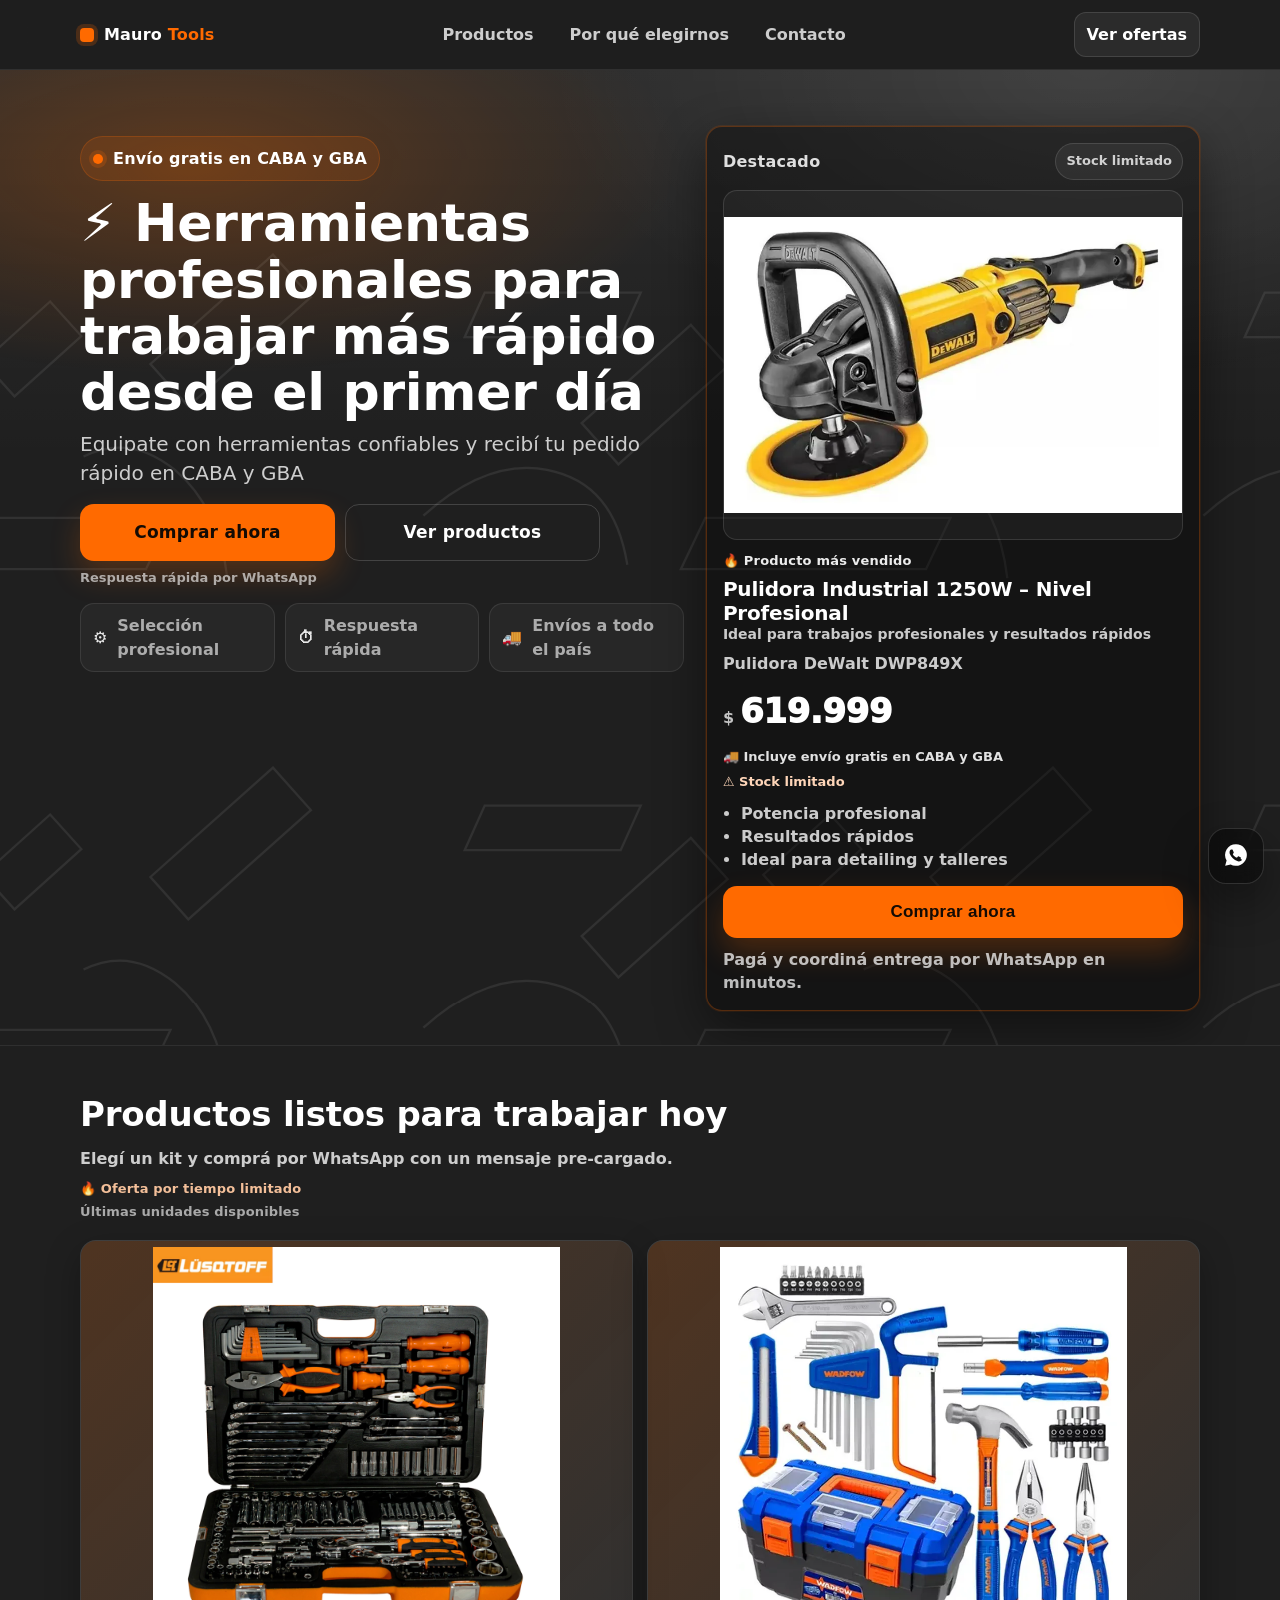
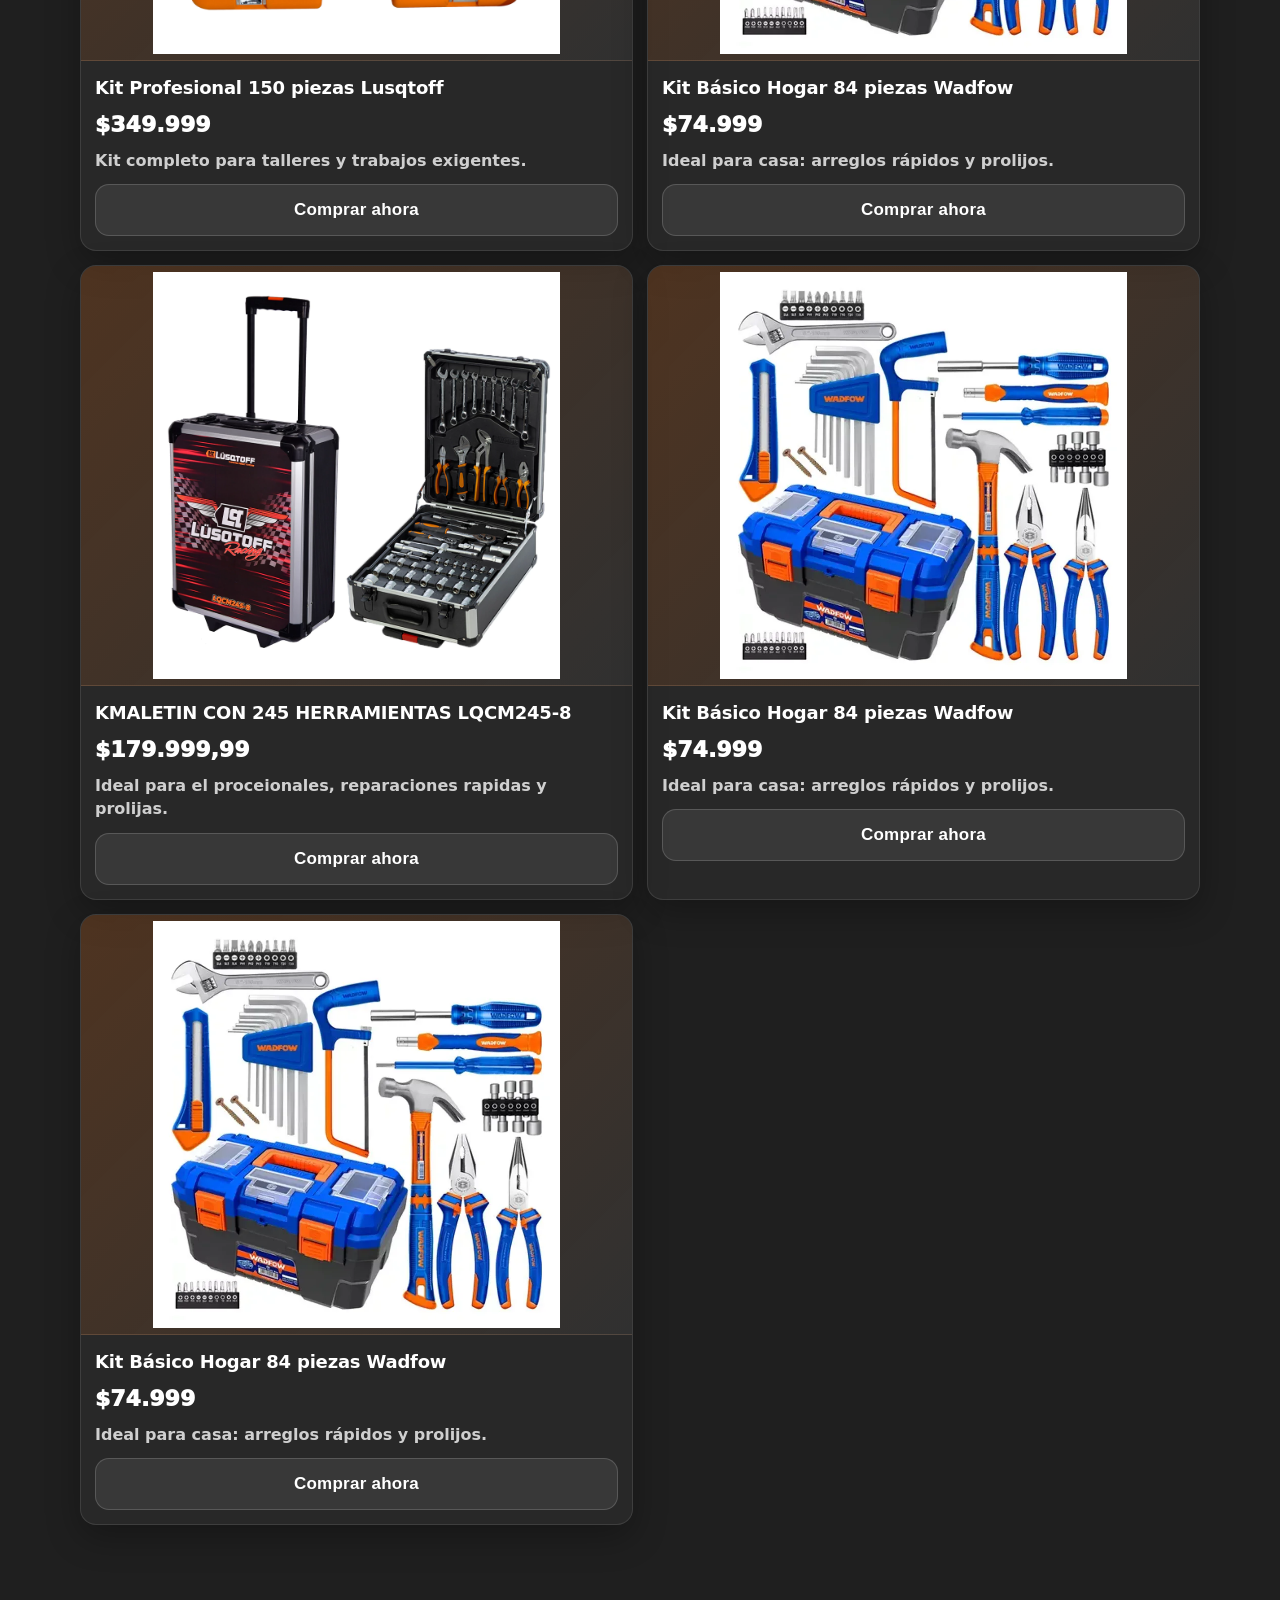
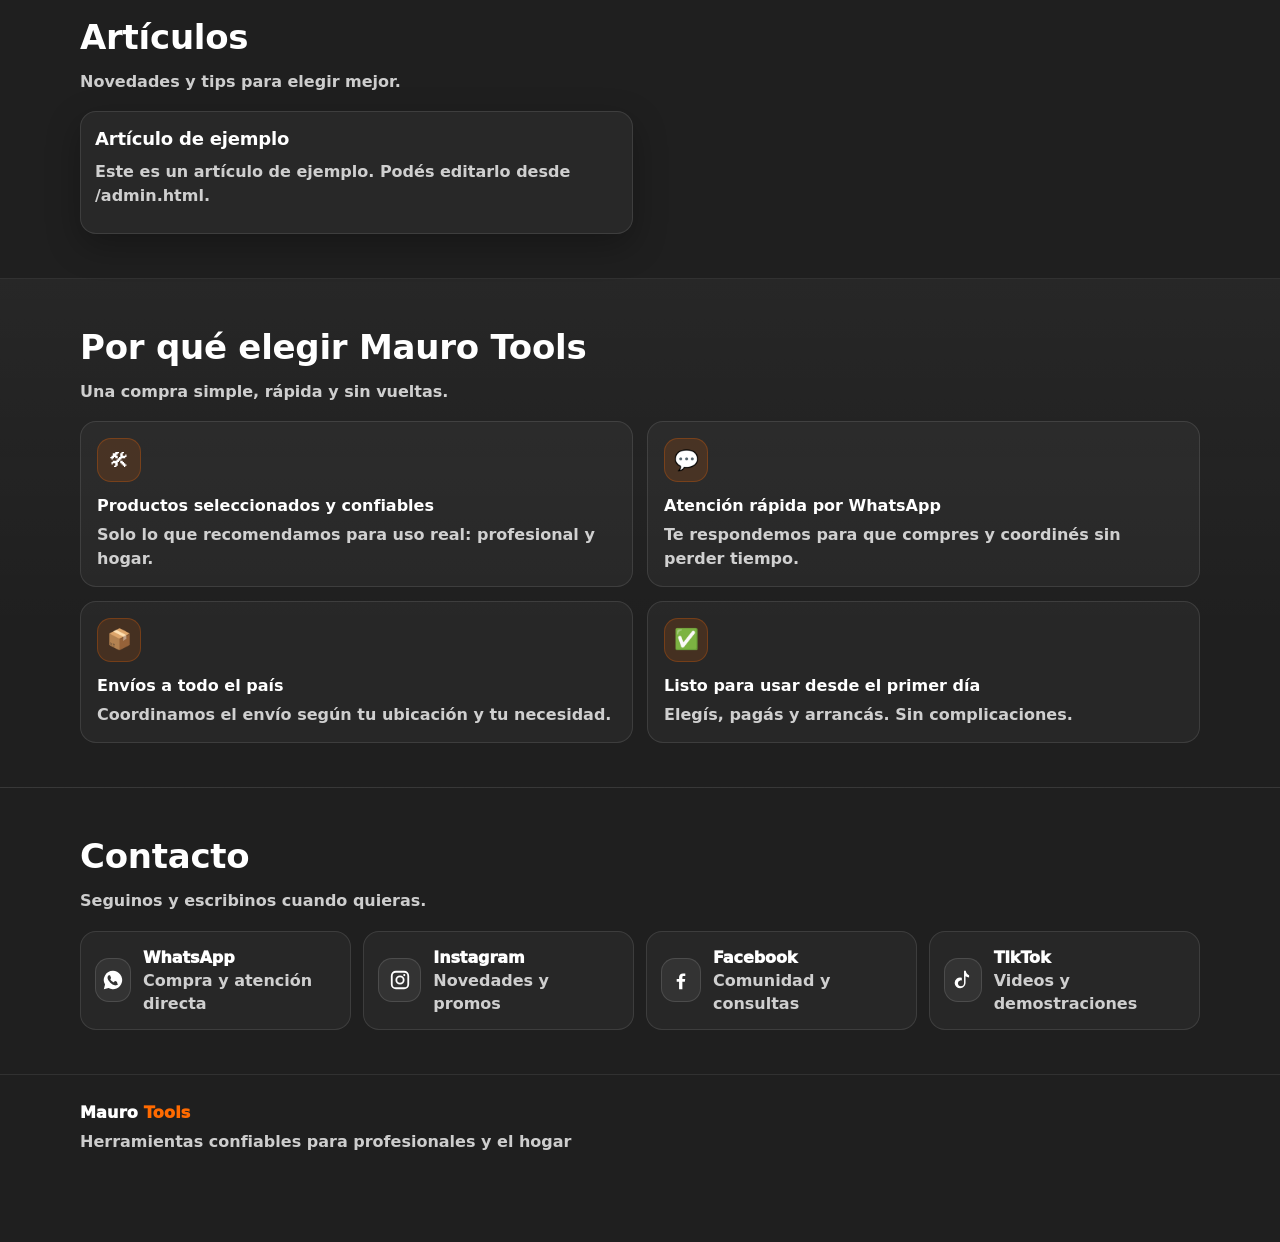
==== docs/index.html @ fd7b84a2 "Mejoras in la presentacion de las img" ====
<!doctype html>
<html lang="es">
  <head>
    <meta charset="utf-8" />
    <meta name="viewport" content="width=device-width, initial-scale=1" />
    <meta name="theme-color" content="#1f1f1f" />
    <meta
      name="description"
      content="Mauro Tools: herramientas profesionales y para el hogar. Atención rápida por WhatsApp y envíos a todo el país."
    />
    <title>Mauro Tools | Hand Tools Store</title>
    <link rel="preload" href="./css/styles.css" as="style" />
    <link rel="stylesheet" href="./css/styles.css" />
  </head>
  <body>
    <a class="skip-link" href="#productos">Saltar al contenido</a>

    <header class="site-header" id="top">
      <div class="container header-inner">
        <a class="brand" href="#top" aria-label="Mauro Tools, inicio">
          <span class="brand-mark" aria-hidden="true"></span>
          <span class="brand-name">Mauro <span class="brand-accent">Tools</span></span>
        </a>

        <nav class="nav" aria-label="Navegación principal">
          <a class="nav-link" href="#productos">Productos</a>
          <a class="nav-link" href="#beneficios">Por qué elegirnos</a>
          <a class="nav-link" href="#contacto">Contacto</a>
        </nav>

        <a class="header-cta" href="#productos">Ver ofertas</a>
      </div>
    </header>

    <main>
      <section class="hero" aria-label="Hero">
        <div class="hero-bg" aria-hidden="true"></div>
        <div class="container hero-inner">
          <div class="hero-copy">
            <div class="badge">
              <span class="dot" aria-hidden="true"></span>
              Envío gratis en CABA y GBA
            </div>
            <h1 class="hero-title">
              ⚡ Herramientas profesionales para trabajar más rápido desde el primer día
            </h1>
            <p class="hero-subtitle">
              Equipate con herramientas confiables y recibí tu pedido rápido en CABA y GBA
            </p>

            <div class="hero-actions">
              <a
                class="btn btn-primary cta-whatsapp"
              >
                Comprar ahora
              </a>
              <a class="btn btn-ghost" href="#productos">Ver productos</a>
            </div>
            <p class="hero-cta-hint">Respuesta rápida por WhatsApp</p>

            <div class="trust-row" aria-label="Beneficios rápidos">
              <div class="trust-item">
                <span class="trust-ico" aria-hidden="true">⚙</span>
                <span>Selección profesional</span>
              </div>
              <div class="trust-item">
                <span class="trust-ico" aria-hidden="true">⏱</span>
                <span>Respuesta rápida</span>
              </div>
              <div class="trust-item">
                <span class="trust-ico" aria-hidden="true">🚚</span>
                <span>Envíos a todo el país</span>
              </div>
            </div>
          </div>

          <div class="hero-panel hero-panel--featured" aria-label="Producto destacado">
            <div class="panel-top">
              <span class="panel-eyebrow">Destacado</span>
              <span class="panel-tag">Stock limitado</span>
            </div>
            <img
              class="panel-product-image"
              src="./assets/images/dewalt-pulidora.webp"
              width="900"
              height="640"
              alt="Pulidora DeWalt DWP849X"
              loading="eager"
              decoding="async"
            />
            <p class="panel-kicker">🔥 Producto más vendido</p>
            <h2 class="panel-title">Pulidora Industrial 1250W – Nivel Profesional</h2>
            <p class="panel-benefit-lead">Ideal para trabajos profesionales y resultados rápidos</p>
            <p class="panel-sub">Pulidora DeWalt DWP849X</p>
            <div class="panel-price">
              <span class="price-currency">$</span>
              <span class="price-amount">619.999</span>
            </div>
            <p class="panel-price-meta">🚚 Incluye envío gratis en CABA y GBA</p>
            <p class="panel-price-meta panel-price-meta--urgent">⚠️ Stock limitado</p>
            <ul class="panel-list">
              <li>Potencia profesional</li>
              <li>Resultados rápidos</li>
              <li>Ideal para detailing y talleres</li>
            </ul>
            <button
              class="btn btn-primary btn-full cta-whatsapp"
              type="button"
              data-producto="Pulidora DeWalt DWP849X"
              data-precio="$619.999"
            >
              Comprar ahora
            </button>
            <p class="panel-note">Pagá y coordiná entrega por WhatsApp en minutos.</p>
          </div>
        </div>
      </section>

      <section class="section" id="productos" aria-label="Productos">
        <div class="container">
          <div class="section-head">
            <h2 class="section-title">Productos listos para trabajar hoy</h2>
            <p class="section-subtitle">
              Elegí un kit y comprá por WhatsApp con un mensaje pre-cargado.
            </p>
            <p class="section-urgency">🔥 Oferta por tiempo limitado</p>
            <p class="section-urgency section-urgency--secondary">Últimas unidades disponibles</p>
          </div>

          <div class="grid products-grid ">
            <article class="card reveal">
              <div class="card-media">
                <img
                  class="card-product-image"
                  src="./assets/images/kit-lusqtoff.webp"
                  width="900"
                  height="640"
                  alt="Kit Profesional 150 piezas Lusqtoff"
                  loading="lazy"
                  decoding="async"
                />
              </div>
              <div class="card-body">
                <h3 class="card-title">Kit Profesional 150 piezas Lusqtoff</h3>
                <div class="card-price">$349.999</div>
                <p class="card-desc">Kit completo para talleres y trabajos exigentes.</p>
                <button
                  class="btn btn-secondary btn-full cta-whatsapp"
                  type="button"
                  data-producto="Kit Profesional 150 piezas Lusqtoff"
                  data-precio="$349.999"
                >
                  Comprar ahora
                </button>
              </div>
            </article>

            <article class="card reveal">
              <div class="card-media">
                <img
                  class="card-product-image"
                  src="./assets/images/kit-wadfow.webp"
                  width="900"
                  height="640"
                  alt="Kit Básico Hogar 84 piezas Wadfow"
                  loading="lazy"
                  decoding="async"
                />
              </div>
              <div class="card-body">
                <h3 class="card-title">Kit Básico Hogar 84 piezas Wadfow</h3>
                <div class="card-price">$74.999</div>
                <p class="card-desc">Ideal para casa: arreglos rápidos y prolijos.</p>
                <button
                  class="btn btn-secondary btn-full cta-whatsapp"
                  type="button"
                  data-producto="Kit Básico Hogar 84 piezas Wadfow"
                  data-precio="$74.999"
                >
                  Comprar ahora
                </button>
              </div>
            </article>
            <article class="card reveal">
              <div class="card-media">
                <img
                  class="card-product-image"
                  src="./assets/images/lqcm245-8.webp"
                  width="900"
                  height="640"
                  alt="MALETIN CON 245 HERRAMIENTAS LQCM245-8"
                  loading="lazy"
                  decoding="async"
                />
              </div>
              <div class="card-body">
                <h3 class="card-title">KMALETIN CON 245 HERRAMIENTAS LQCM245-8</h3>
                <div class="card-price">$179.999,99</div>
                <p class="card-desc">Ideal para el proceionales, reparaciones rapidas y prolijas.</p>
                <button
                  class="btn btn-secondary btn-full cta-whatsapp"
                  type="button"
                  data-producto="MALETIN CON 245 HERRAMIENTAS LQCM245-8"
                  data-precio="$179.999,99"
                >
                  Comprar ahora
                </button>
              </div>
            </article>
            <article class="card reveal">
              <div class="card-media">
                <img
                  class="card-product-image"
                  src="./assets/images/kit-wadfow.webp"
                  width="900"
                  height="640"
                  alt="Kit Básico Hogar 84 piezas Wadfow"
                  loading="lazy"
                  decoding="async"
                />
              </div>
              <div class="card-body">
                <h3 class="card-title">Kit Básico Hogar 84 piezas Wadfow</h3>
                <div class="card-price">$74.999</div>
                <p class="card-desc">Ideal para casa: arreglos rápidos y prolijos.</p>
                <button
                  class="btn btn-secondary btn-full cta-whatsapp"
                  type="button"
                  data-producto="Kit Básico Hogar 84 piezas Wadfow"
                  data-precio="$74.999"
                >
                  Comprar ahora
                </button>
              </div>
            </article>
            <article class="card reveal">
              <div class="card-media">
                <img
                  class="card-product-image"
                  src="./assets/images/kit-wadfow.webp"
                  width="900"
                  height="640"
                  alt="Kit Básico Hogar 84 piezas Wadfow"
                  loading="lazy"
                  decoding="async"
                />
              </div>
              <div class="card-body">
                <h3 class="card-title">Kit Básico Hogar 84 piezas Wadfow</h3>
                <div class="card-price">$74.999</div>
                <p class="card-desc">Ideal para casa: arreglos rápidos y prolijos.</p>
                <button
                  class="btn btn-secondary btn-full cta-whatsapp"
                  type="button"
                  data-producto="Kit Básico Hogar 84 piezas Wadfow"
                  data-precio="$74.999"
                >
                  Comprar ahora
                </button>
              </div>
            </article>
          </div>
        </div>
      </section>

      <section class="section" id="articulos" aria-label="Artículos">
        <div class="container">
          <div class="section-head">
            <h2 class="section-title">Artículos</h2>
            <p class="section-subtitle">Novedades y tips para elegir mejor.</p>
          </div>

          <div class="grid products-grid" data-articles-list></div>
        </div>
      </section>

      <section class="section section-contrast" id="beneficios" aria-label="Por qué elegirnos">
        <div class="container">
          <div class="section-head">
            <h2 class="section-title">Por qué elegir Mauro Tools</h2>
            <p class="section-subtitle">Una compra simple, rápida y sin vueltas.</p>
          </div>

          <div class="grid why-grid">
            <div class="why-item reveal">
              <div class="why-icon" aria-hidden="true">🛠</div>
              <h3 class="why-title">Productos seleccionados y confiables</h3>
              <p class="why-desc">Solo lo que recomendamos para uso real: profesional y hogar.</p>
            </div>
            <div class="why-item reveal">
              <div class="why-icon" aria-hidden="true">💬</div>
              <h3 class="why-title">Atención rápida por WhatsApp</h3>
              <p class="why-desc">Te respondemos para que compres y coordinés sin perder tiempo.</p>
            </div>
            <div class="why-item reveal">
              <div class="why-icon" aria-hidden="true">📦</div>
              <h3 class="why-title">Envíos a todo el país</h3>
              <p class="why-desc">Coordinamos el envío según tu ubicación y tu necesidad.</p>
            </div>
            <div class="why-item reveal">
              <div class="why-icon" aria-hidden="true">✅</div>
              <h3 class="why-title">Listo para usar desde el primer día</h3>
              <p class="why-desc">Elegís, pagás y arrancás. Sin complicaciones.</p>
            </div>
          </div>
        </div>
      </section>

      <section class="section" id="contacto" aria-label="Social y contacto">
        <div class="container">
          <div class="section-head">
            <h2 class="section-title">Contacto</h2>
            <p class="section-subtitle">Seguinos y escribinos cuando quieras.</p>
          </div>

          <div class="social-grid">
            <a class="social-card reveal cta-whatsapp" href="#" aria-label="WhatsApp">
              <span class="social-ico" aria-hidden="true">
                <svg viewBox="0 0 24 24" role="img" aria-hidden="true">
                  <path
                    fill="currentColor"
                    d="M12 2a10 10 0 0 0-8.68 15.02L2 22l5.11-1.28A10 10 0 1 0 12 2Zm5.6 14.49c-.24.67-1.4 1.28-1.93 1.36-.5.07-1.15.1-1.85-.12-.42-.13-.96-.3-1.66-.6-2.9-1.25-4.78-4.33-4.93-4.53-.14-.2-1.18-1.57-1.18-3 0-1.43.75-2.13 1.01-2.42.26-.3.57-.37.76-.37h.55c.17 0 .4-.06.62.47.24.57.82 2 .89 2.14.07.14.12.32.03.52-.09.2-.13.32-.26.49-.13.17-.27.38-.38.5-.13.14-.26.3-.11.58.14.28.63 1.04 1.34 1.68.92.83 1.69 1.08 1.95 1.2.26.12.41.1.56-.06.16-.17.64-.75.81-1.01.17-.26.34-.22.56-.13.22.08 1.41.67 1.65.8.24.13.4.19.46.3.06.1.06.62-.18 1.29Z"
                  />
                </svg>
              </span>
              <div>
                <div class="social-title">WhatsApp</div>
                <div class="social-sub">Compra y atención directa</div>
              </div>
            </a>

            <a class="social-card reveal" href="#" aria-label="Instagram">
              <span class="social-ico" aria-hidden="true">
                <svg viewBox="0 0 24 24" role="img" aria-hidden="true">
                  <path
                    fill="currentColor"
                    d="M7.5 2h9A5.5 5.5 0 0 1 22 7.5v9A5.5 5.5 0 0 1 16.5 22h-9A5.5 5.5 0 0 1 2 16.5v-9A5.5 5.5 0 0 1 7.5 2Zm0 2A3.5 3.5 0 0 0 4 7.5v9A3.5 3.5 0 0 0 7.5 20h9a3.5 3.5 0 0 0 3.5-3.5v-9A3.5 3.5 0 0 0 16.5 4h-9ZM12 7a5 5 0 1 1 0 10a5 5 0 0 1 0-10Zm0 2a3 3 0 1 0 0 6a3 3 0 0 0 0-6Zm5.8-2.35a1.15 1.15 0 1 1-2.3 0a1.15 1.15 0 0 1 2.3 0Z"
                  />
                </svg>
              </span>
              <div>
                <div class="social-title">Instagram</div>
                <div class="social-sub">Novedades y promos</div>
              </div>
            </a>

            <a class="social-card reveal" href="#" aria-label="Facebook">
              <span class="social-ico" aria-hidden="true">
                <svg viewBox="0 0 24 24" role="img" aria-hidden="true">
                  <path
                    fill="currentColor"
                    d="M13.5 22v-8h2.7l.4-3h-3.1V9.1c0-.87.24-1.46 1.5-1.46H16.7V5c-.3-.04-1.34-.13-2.54-.13c-2.52 0-4.25 1.54-4.25 4.37V11H7.3v3h2.61v8h3.59Z"
                  />
                </svg>
              </span>
              <div>
                <div class="social-title">Facebook</div>
                <div class="social-sub">Comunidad y consultas</div>
              </div>
            </a>

            <a class="social-card reveal" href="#" aria-label="TikTok">
              <span class="social-ico" aria-hidden="true">
                <svg viewBox="0 0 24 24" role="img" aria-hidden="true">
                  <path
                    fill="currentColor"
                    d="M15 2c.25 2.2 1.62 3.98 3.65 4.75V9.3c-1.41.02-2.74-.42-3.88-1.26v7.03c0 3.27-2.66 5.93-5.93 5.93A5.93 5.93 0 0 1 2.9 15.3a5.93 5.93 0 0 1 7.82-5.66v2.83a3.36 3.36 0 0 0-1.88-.06a3.34 3.34 0 0 0-2.4 3.2a3.36 3.36 0 0 0 6.7 0V2h1.86Z"
                  />
                </svg>
              </span>
              <div>
                <div class="social-title">TikTok</div>
                <div class="social-sub">Videos y demostraciones</div>
              </div>
            </a>
          </div>
        </div>
      </section>
    </main>

    <footer class="footer" aria-label="Footer">
      <div class="container footer-inner">
        <div class="footer-brand">Mauro <span class="brand-accent">Tools</span></div>
        <p class="footer-text">Herramientas confiables para profesionales y el hogar</p>
      </div>
    </footer>

    <button
      class="fab-whatsapp"
      type="button"
      aria-label="Abrir WhatsApp"
      data-fab-whatsapp
      title="WhatsApp"
    >
      <span aria-hidden="true">
        <svg viewBox="0 0 24 24" role="img" aria-hidden="true">
          <path
            fill="currentColor"
            d="M12 2a10 10 0 0 0-8.68 15.02L2 22l5.11-1.28A10 10 0 1 0 12 2Zm5.6 14.49c-.24.67-1.4 1.28-1.93 1.36-.5.07-1.15.1-1.85-.12-.42-.13-.96-.3-1.66-.6-2.9-1.25-4.78-4.33-4.93-4.53-.14-.2-1.18-1.57-1.18-3 0-1.43.75-2.13 1.01-2.42.26-.3.57-.37.76-.37h.55c.17 0 .4-.06.62.47.24.57.82 2 .89 2.14.07.14.12.32.03.52-.09.2-.13.32-.26.49-.13.17-.27.38-.38.5-.13.14-.26.3-.11.58.14.28.63 1.04 1.34 1.68.92.83 1.69 1.08 1.95 1.2.26.12.41.1.56-.06.16-.17.64-.75.81-1.01.17-.26.34-.22.56-.13.22.08 1.41.67 1.65.8.24.13.4.19.46.3.06.1.06.62-.18 1.29Z"
          />
        </svg>
      </span>
    </button>

    <div class="modal" role="dialog" aria-modal="true" aria-labelledby="modalTitle" hidden>
      <div class="modal-backdrop" data-modal-close aria-hidden="true"></div>
      <div class="modal-card" role="document">
        <div class="modal-head">
          <div>
            <div class="modal-kicker">Comprar por WhatsApp</div>
            <h3 class="modal-title" id="modalTitle">Confirmá tu número</h3>
          </div>
          <button class="icon-btn" type="button" data-modal-close aria-label="Cerrar">
            <span aria-hidden="true">✕</span>
          </button>
        </div>

        <form class="modal-form" data-modal-form>
          <label class="field">
            <span class="field-label">Tu número de teléfono</span>
            <input
              class="field-input"
              inputmode="numeric"
              autocomplete="tel"
              placeholder="Ej: 1123456789"
              required
              name="phone"
              data-phone-input
            />
            <span class="field-help">Solo números, sin espacios ni símbolos.</span>
          </label>

          <div class="modal-actions">
            <button class="btn btn-secondary btn-full" type="submit">Ir a WhatsApp</button>
            <button class="btn btn-ghost btn-full" type="button" data-modal-close>
              Cancelar
            </button>
          </div>

          <p class="form-error" role="alert" aria-live="polite" data-form-error></p>
          <p class="form-legal">
            Al continuar, se abrirá WhatsApp con un mensaje pre-cargado.
          </p>
        </form>
      </div>
    </div>

    <script defer src="./js/main.js"></script>
  </body>
</html>
---- docs/css/styles.css ----
:root {
  --bg: #1f1f1f;
  --panel: rgba(255, 255, 255, 0.06);
  --panel-2: rgba(255, 255, 255, 0.09);
  --text: #ffffff;
  --muted: rgba(255, 255, 255, 0.78);
  --muted-2: rgba(255, 255, 255, 0.62);
  --orange: #ff6a00;
  --ring: rgba(255, 106, 0, 0.4);
  --stroke: rgba(255, 255, 255, 0.14);
  --shadow: 0 18px 50px rgba(0, 0, 0, 0.45);
  --radius: 16px;
  --radius-sm: 12px;
  --container: 1120px;
}

*,
*::before,
*::after {
  box-sizing: border-box;
}

html {
  scroll-behavior: smooth;
}

body {
  margin: 0;
  font-family: ui-sans-serif, system-ui, -apple-system, Segoe UI, Roboto, Arial,
    "Noto Sans", "Apple Color Emoji", "Segoe UI Emoji";
  background: var(--bg);
  color: var(--text);
  line-height: 1.45;
}

a {
  color: inherit;
  text-decoration: none;
}

.container {
  width: min(100% - 32px, var(--container));
  margin: 0 auto;
}

.skip-link {
  position: absolute;
  left: 12px;
  top: 12px;
  padding: 10px 12px;
  background: #000;
  border: 1px solid var(--stroke);
  border-radius: 10px;
  transform: translateY(-140%);
  transition: transform 180ms ease;
  z-index: 9999;
}

.skip-link:focus {
  transform: translateY(0);
  outline: 2px solid var(--orange);
  outline-offset: 2px;
}

.site-header {
  position: sticky;
  top: 0;
  z-index: 50;
  background: rgba(31, 31, 31, 0.78);
  backdrop-filter: blur(14px);
  border-bottom: 1px solid rgba(255, 255, 255, 0.08);
}

.header-inner {
  display: grid;
  grid-template-columns: 1fr auto;
  gap: 10px;
  align-items: center;
  padding: 12px 0;
}

.brand {
  display: inline-flex;
  align-items: center;
  gap: 10px;
  min-width: 0;
}

.brand-mark {
  width: 14px;
  height: 14px;
  background: var(--orange);
  border-radius: 4px;
  box-shadow: 0 0 0 4px rgba(255, 106, 0, 0.2);
}

.brand-name {
  font-weight: 800;
  letter-spacing: 0.2px;
  white-space: nowrap;
}

.brand-accent {
  color: var(--orange);
}

.nav {
  display: none;
  gap: 16px;
  align-items: center;
}

.nav-link {
  color: var(--muted);
  font-weight: 600;
  padding: 10px 10px;
  border-radius: 10px;
  transition: background 160ms ease, color 160ms ease;
}

.nav-link:hover {
  background: rgba(255, 255, 255, 0.06);
  color: #fff;
}

.header-cta {
  display: inline-flex;
  align-items: center;
  justify-content: center;
  padding: 10px 12px;
  border-radius: 12px;
  background: rgba(255, 255, 255, 0.06);
  border: 1px solid rgba(255, 255, 255, 0.12);
  font-weight: 700;
  transition: transform 160ms ease, background 160ms ease, border-color 160ms ease;
}

.header-cta:hover {
  transform: translateY(-1px);
  background: rgba(255, 255, 255, 0.085);
  border-color: rgba(255, 255, 255, 0.18);
}

.hero {
  position: relative;
  padding: 34px 0 24px;
  overflow: hidden;
  border-bottom: 1px solid rgba(255, 255, 255, 0.07);
}

.hero-bg {
  position: absolute;
  inset: -2px;
  background:
    radial-gradient(900px 380px at 15% 10%, rgba(255, 106, 0, 0.24), transparent 55%),
    radial-gradient(900px 520px at 85% 0%, rgba(255, 255, 255, 0.10), transparent 60%),
    linear-gradient(180deg, rgba(255, 255, 255, 0.06), transparent 40%),
    url("data:image/svg+xml,%3Csvg xmlns='http://www.w3.org/2000/svg' width='700' height='460' viewBox='0 0 700 460'%3E%3Cg fill='none' stroke='%23ffffff' stroke-opacity='0.08' stroke-width='2'%3E%3Cpath d='M65 318c38-34 75-48 111-41 41 8 64 36 72 85'/%3E%3Cpath d='M207 235l98-88 33 37-98 88z'/%3E%3Cpath d='M370 180l60-54 28 31-60 54z'/%3E%3Cpath d='M460 265c28-14 55-10 82 12 26 22 42 54 47 97'/%3E%3Cpath d='M520 182l110-98 34 38-110 98z'/%3E%3Cpath d='M120 118h140l-18 40H102z'/%3E%3Cpath d='M318 320h220l-22 46H296z'/%3E%3C/g%3E%3C/svg%3E");
  background-size: cover, cover, cover, 780px auto;
  background-position: center, center, top, 70% 20%;
  filter: saturate(1.02) contrast(1.05);
}

.hero-inner {
  position: relative;
  display: grid;
  gap: 18px;
}

.hero-copy {
  padding: 10px 0;
}

.badge {
  display: inline-flex;
  align-items: center;
  gap: 10px;
  padding: 10px 12px;
  border-radius: 999px;
  background: rgba(255, 106, 0, 0.12);
  border: 1px solid rgba(255, 106, 0, 0.22);
  color: #fff;
  font-weight: 800;
  letter-spacing: 0.2px;
}

.badge .dot {
  width: 10px;
  height: 10px;
  border-radius: 999px;
  background: var(--orange);
  box-shadow: 0 0 0 4px rgba(255, 106, 0, 0.2);
}

.hero-title {
  margin: 14px 0 10px;
  font-size: clamp(28px, 4.8vw, 52px);
  line-height: 1.08;
  letter-spacing: -0.3px;
}

.hero-subtitle {
  margin: 0 0 16px;
  color: var(--muted);
  font-size: clamp(16px, 2.1vw, 20px);
  max-width: 48ch;
}

.hero-actions {
  display: grid;
  gap: 10px;
}

.hero-cta-hint {
  margin: 8px 0 0;
  font-size: 13px;
  font-weight: 750;
  color: var(--muted-2);
}

.btn {
  appearance: none;
  border: 1px solid transparent;
  cursor: pointer;
  border-radius: 14px;
  padding: 15px 18px;
  font-weight: 900;
  letter-spacing: 0.25px;
  font-size: 17px;
  transition: transform 160ms ease, box-shadow 160ms ease, background 160ms ease,
    border-color 160ms ease, color 160ms ease;
  user-select: none;
  text-align: center;
}

.btn:active {
  transform: translateY(1px);
}

.btn-primary {
  background: var(--orange);
  color: #140b04;
  box-shadow: 0 14px 30px rgba(255, 106, 0, 0.23);
}

.btn-primary:hover {
  transform: translateY(-1px);
  box-shadow: 0 18px 42px rgba(255, 106, 0, 0.3);
}

.btn-secondary {
  background: rgba(255, 255, 255, 0.08);
  color: #fff;
  border-color: rgba(255, 255, 255, 0.16);
}

.btn-secondary:hover {
  transform: translateY(-1px);
  background: rgba(255, 255, 255, 0.11);
  border-color: rgba(255, 255, 255, 0.2);
}

.btn-ghost {
  background: transparent;
  color: #fff;
  border-color: rgba(255, 255, 255, 0.16);
}

.btn-ghost:hover {
  transform: translateY(-1px);
  background: rgba(255, 255, 255, 0.06);
}

.btn-full {
  width: 100%;
}

.trust-row {
  display: grid;
  grid-template-columns: 1fr;
  gap: 10px;
  margin-top: 16px;
  color: var(--muted-2);
  font-weight: 700;
}

.trust-item {
  display: inline-flex;
  align-items: center;
  gap: 10px;
  padding: 10px 12px;
  border-radius: 14px;
  background: rgba(255, 255, 255, 0.04);
  border: 1px solid rgba(255, 255, 255, 0.09);
}

.trust-ico {
  color: rgba(255, 255, 255, 0.9);
}

.hero-panel {
  border-radius: var(--radius);
  background: rgba(0, 0, 0, 0.35);
  border: 1px solid rgba(255, 255, 255, 0.12);
  box-shadow: var(--shadow);
  padding: 16px;
}

.hero-panel--featured {
  border-color: rgba(255, 106, 0, 0.28);
  box-shadow: var(--shadow), 0 0 0 1px rgba(255, 106, 0, 0.12);
}

.panel-kicker {
  margin: 0 0 6px;
  font-size: 13px;
  font-weight: 900;
  letter-spacing: 0.2px;
  color: rgba(255, 255, 255, 0.92);
}

.panel-benefit-lead {
  margin: 0 0 8px;
  font-size: 14px;
  font-weight: 750;
  color: var(--muted);
  line-height: 1.35;
}

.panel-price-meta {
  margin: 0 0 6px;
  font-size: 13px;
  font-weight: 800;
  color: rgba(255, 255, 255, 0.88);
}

.panel-price-meta--urgent {
  color: #ffd6b9;
  margin-bottom: 10px;
}

.panel-product-image {
  width: 100%;
  height: clamp(250px, 34vw, 350px);
  display: block;
  margin: 10px 0 12px;
  border-radius: 14px;
  object-fit: contain;
  object-position: center;
  background: rgba(255, 255, 255, 0.04);
  border: 1px solid rgba(255, 255, 255, 0.12);
  transition: transform 160ms ease, box-shadow 160ms ease;
}

.panel-top {
  display: flex;
  align-items: center;
  justify-content: space-between;
  gap: 10px;
  margin-bottom: 10px;
}

.panel-eyebrow {
  font-weight: 900;
  color: rgba(255, 255, 255, 0.86);
  letter-spacing: 0.3px;
}

.panel-tag {
  padding: 8px 10px;
  border-radius: 999px;
  background: rgba(255, 255, 255, 0.06);
  border: 1px solid rgba(255, 255, 255, 0.12);
  color: var(--muted);
  font-weight: 800;
  font-size: 13px;
}

.panel-title {
  margin: 0;
  font-size: 20px;
  line-height: 1.2;
  letter-spacing: -0.2px;
}

.panel-sub {
  margin: 6px 0 12px;
  color: var(--muted);
  font-weight: 700;
}

.panel-price {
  display: flex;
  align-items: baseline;
  gap: 6px;
  margin: 2px 0 12px;
}

.price-currency {
  color: rgba(255, 255, 255, 0.75);
  font-weight: 900;
}

.price-amount {
  font-size: 34px;
  font-weight: 950;
  letter-spacing: -0.4px;
}

.panel-list {
  margin: 0 0 14px;
  padding-left: 18px;
  color: var(--muted);
  font-weight: 700;
}

.panel-note {
  margin: 10px 0 0;
  color: rgba(255, 255, 255, 0.72);
  font-weight: 700;
}

.section {
  padding: 44px 0;
}

.section-contrast {
  background: linear-gradient(180deg, rgba(255, 255, 255, 0.035), transparent 70%);
  border-top: 1px solid rgba(255, 255, 255, 0.08);
  border-bottom: 1px solid rgba(255, 255, 255, 0.08);
}

.section-head {
  margin-bottom: 18px;
}

.section-title {
  margin: 0 0 8px;
  font-size: clamp(22px, 3.6vw, 34px);
  letter-spacing: -0.25px;
}

.section-subtitle {
  margin: 0;
  color: var(--muted);
  font-weight: 650;
  max-width: 68ch;
}

.section-urgency {
  margin: 10px 0 0;
  font-size: 13px;
  font-weight: 900;
  color: rgba(255, 200, 160, 0.95);
  letter-spacing: 0.15px;
}

.section-urgency--secondary {
  margin-top: 4px;
  font-weight: 800;
  color: var(--muted-2);
}

.grid {
  display: grid;
  gap: 14px;
}

.products-grid {
  grid-template-columns: 1fr;
}

.card {
  border-radius: var(--radius);
  overflow: hidden;
  background: rgba(255, 255, 255, 0.045);
  border: 1px solid rgba(255, 255, 255, 0.10);
  box-shadow: 0 12px 34px rgba(0, 0, 0, 0.28);
  transition: transform 160ms ease, border-color 160ms ease, background 160ms ease;
}

.card:hover {
  transform: translateY(-3px);
  border-color: rgba(255, 106, 0, 0.30);
  background: rgba(255, 255, 255, 0.055);
}

.card-media {
  height: 260px;
  height: clamp(280px, 38vw, 420px);
  background: linear-gradient(
    135deg,
    rgba(255, 106, 0, 0.18),
    rgba(255, 255, 255, 0.04)
  );
  border-bottom: 1px solid rgba(255, 255, 255, 0.10);
  position: relative;
}

.card-product-image {
  width: 100%;
  height: 100%;
  display: block;
  padding: 6px;
  object-fit: contain;
  object-position: center;
  transition: transform 160ms ease, filter 160ms ease;
}

.hero-panel:hover .panel-product-image {
  transform: scale(1.01);
  box-shadow: 0 12px 26px rgba(0, 0, 0, 0.28);
}

.card:hover .card-product-image {
  transform: scale(1.02);
  filter: drop-shadow(0 10px 18px rgba(0, 0, 0, 0.28));
}

.tool-illustration {
  position: absolute;
  inset: 16px;
  border-radius: 14px;
  background:
    radial-gradient(100px 60px at 20% 35%, rgba(0, 0, 0, 0.35), transparent 60%),
    radial-gradient(140px 90px at 78% 70%, rgba(0, 0, 0, 0.32), transparent 60%),
    linear-gradient(180deg, rgba(255, 255, 255, 0.08), rgba(0, 0, 0, 0.18));
  border: 1px solid rgba(255, 255, 255, 0.14);
}

.tool-illustration-alt {
  background:
    radial-gradient(120px 70px at 70% 35%, rgba(0, 0, 0, 0.35), transparent 60%),
    radial-gradient(120px 80px at 25% 80%, rgba(0, 0, 0, 0.32), transparent 60%),
    linear-gradient(180deg, rgba(255, 255, 255, 0.08), rgba(0, 0, 0, 0.18));
}

.card-body {
  padding: 14px;
}

.card-title {
  margin: 0 0 8px;
  font-size: 18px;
  letter-spacing: -0.2px;
}

.card-price {
  font-size: 22px;
  font-weight: 950;
  color: #fff;
  margin-bottom: 8px;
}

.card-desc {
  margin: 0 0 12px;
  color: var(--muted);
  font-weight: 650;
}

.why-grid {
  grid-template-columns: 1fr;
}

.why-item {
  border-radius: var(--radius);
  padding: 16px;
  background: rgba(255, 255, 255, 0.04);
  border: 1px solid rgba(255, 255, 255, 0.10);
  transition: transform 160ms ease, border-color 160ms ease;
}

.why-item:hover {
  transform: translateY(-2px);
  border-color: rgba(255, 106, 0, 0.25);
}

.why-icon {
  width: 44px;
  height: 44px;
  border-radius: 14px;
  display: grid;
  place-items: center;
  background: rgba(255, 106, 0, 0.14);
  border: 1px solid rgba(255, 106, 0, 0.26);
  margin-bottom: 12px;
  font-size: 20px;
}

.why-title {
  margin: 0 0 6px;
  font-size: 16px;
}

.why-desc {
  margin: 0;
  color: var(--muted);
  font-weight: 650;
}

.social-grid {
  display: grid;
  gap: 12px;
  grid-template-columns: 1fr;
}

.social-card {
  display: flex;
  gap: 12px;
  align-items: center;
  padding: 14px;
  border-radius: var(--radius);
  background: rgba(255, 255, 255, 0.04);
  border: 1px solid rgba(255, 255, 255, 0.10);
  transition: transform 160ms ease, border-color 160ms ease, background 160ms ease;
}

.social-card:hover {
  transform: translateY(-2px);
  border-color: rgba(255, 106, 0, 0.25);
  background: rgba(255, 255, 255, 0.055);
}

.social-ico {
  width: 44px;
  height: 44px;
  border-radius: 14px;
  display: grid;
  place-items: center;
  background: rgba(255, 255, 255, 0.06);
  border: 1px solid rgba(255, 255, 255, 0.12);
  color: #fff;
}

.social-ico svg {
  width: 22px;
  height: 22px;
}

.social-title {
  font-weight: 950;
  letter-spacing: -0.1px;
}

.social-sub {
  color: var(--muted);
  font-weight: 650;
}

.footer {
  padding: 26px 0 88px;
  border-top: 1px solid rgba(255, 255, 255, 0.08);
}

.footer-inner {
  display: grid;
  gap: 6px;
}

.footer-brand {
  font-weight: 950;
  letter-spacing: 0.2px;
}

.footer-text {
  margin: 0;
  color: var(--muted);
  font-weight: 650;
}

.fab-whatsapp {
  position: fixed;
  right: 16px;
  bottom: 16px;
  width: 56px;
  height: 56px;
  border-radius: 18px;
  border: 1px solid rgba(255, 255, 255, 0.14);
  background: rgba(0, 0, 0, 0.45);
  backdrop-filter: blur(10px);
  box-shadow: 0 18px 44px rgba(0, 0, 0, 0.4);
  display: grid;
  place-items: center;
  cursor: pointer;
  transition: transform 160ms ease, border-color 160ms ease, background 160ms ease;
  z-index: 60;
  color: #fff;
}

.fab-whatsapp:hover {
  transform: translateY(-2px);
  border-color: rgba(255, 106, 0, 0.35);
  background: rgba(0, 0, 0, 0.55);
}

.fab-whatsapp svg {
  width: 26px;
  height: 26px;
}

.modal[hidden] {
  display: none;
}

.modal {
  position: fixed;
  inset: 0;
  z-index: 80;
  display: grid;
  place-items: center;
  padding: 16px;
}

.modal-backdrop {
  position: absolute;
  inset: 0;
  background: rgba(0, 0, 0, 0.62);
}

.modal-card {
  position: relative;
  width: min(520px, 100%);
  border-radius: 18px;
  background: rgba(31, 31, 31, 0.96);
  border: 1px solid rgba(255, 255, 255, 0.12);
  box-shadow: var(--shadow);
  padding: 14px;
}

.modal-head {
  display: flex;
  justify-content: space-between;
  align-items: flex-start;
  gap: 12px;
  margin-bottom: 10px;
}

.modal-kicker {
  color: var(--muted);
  font-weight: 800;
  font-size: 13px;
}

.modal-title {
  margin: 2px 0 0;
  font-size: 18px;
  letter-spacing: -0.2px;
}

.icon-btn {
  width: 44px;
  height: 44px;
  border-radius: 14px;
  border: 1px solid rgba(255, 255, 255, 0.12);
  background: rgba(255, 255, 255, 0.06);
  color: #fff;
  cursor: pointer;
  transition: transform 160ms ease, background 160ms ease, border-color 160ms ease;
}

.icon-btn:hover {
  transform: translateY(-1px);
  background: rgba(255, 255, 255, 0.085);
  border-color: rgba(255, 255, 255, 0.18);
}

.modal-form {
  display: grid;
  gap: 12px;
}

.field {
  display: grid;
  gap: 8px;
}

.field-label {
  font-weight: 900;
}

.field-input {
  width: 100%;
  padding: 14px 14px;
  border-radius: 14px;
  border: 1px solid rgba(255, 255, 255, 0.14);
  background: rgba(0, 0, 0, 0.35);
  color: #fff;
  font-weight: 800;
  letter-spacing: 0.2px;
  outline: none;
}

.field-input:focus {
  border-color: rgba(255, 106, 0, 0.55);
  box-shadow: 0 0 0 4px var(--ring);
}

.field-help {
  color: var(--muted-2);
  font-weight: 650;
  font-size: 13px;
}

.modal-actions {
  display: grid;
  gap: 10px;
}

.form-error {
  margin: 0;
  color: #ffd6b9;
  font-weight: 800;
  min-height: 1.2em;
}

.form-legal {
  margin: 0;
  color: var(--muted-2);
  font-weight: 650;
  font-size: 13px;
}

.reveal {
  opacity: 0;
  transform: translateY(10px);
  transition: opacity 420ms ease, transform 420ms ease;
}

.reveal.is-visible {
  opacity: 1;
  transform: translateY(0);
}

@media (min-width: 720px) {
  .header-inner {
    grid-template-columns: auto 1fr auto;
  }

  .nav {
    display: inline-flex;
    justify-content: center;
  }

  .hero {
    padding: 56px 0 34px;
  }

  .hero-inner {
    grid-template-columns: 1.1fr 0.9fr;
    align-items: start;
    gap: 22px;
  }

  .hero-actions {
    grid-template-columns: 1fr 1fr;
    max-width: 520px;
  }

  .trust-row {
    grid-template-columns: repeat(3, 1fr);
  }

  .products-grid {
    grid-template-columns: repeat(2, 1fr);
  }

  .why-grid {
    grid-template-columns: repeat(2, 1fr);
  }

  .social-grid {
    grid-template-columns: repeat(2, 1fr);
  }

  .modal-actions {
    grid-template-columns: 1fr 1fr;
  }
}

@media (min-width: 1024px) {
  .social-grid {
    grid-template-columns: repeat(4, 1fr);
  }
}

@media (prefers-reduced-motion: reduce) {
  html {
    scroll-behavior: auto;
  }

  .reveal,
  .btn,
  .card,
  .social-card,
  .why-item,
  .header-cta,
  .fab-whatsapp {
    transition: none !important;
  }
}
---- docs/css/styles.css ----
:root {
  --bg: #1f1f1f;
  --panel: rgba(255, 255, 255, 0.06);
  --panel-2: rgba(255, 255, 255, 0.09);
  --text: #ffffff;
  --muted: rgba(255, 255, 255, 0.78);
  --muted-2: rgba(255, 255, 255, 0.62);
  --orange: #ff6a00;
  --ring: rgba(255, 106, 0, 0.4);
  --stroke: rgba(255, 255, 255, 0.14);
  --shadow: 0 18px 50px rgba(0, 0, 0, 0.45);
  --radius: 16px;
  --radius-sm: 12px;
  --container: 1120px;
}

*,
*::before,
*::after {
  box-sizing: border-box;
}

html {
  scroll-behavior: smooth;
}

body {
  margin: 0;
  font-family: ui-sans-serif, system-ui, -apple-system, Segoe UI, Roboto, Arial,
    "Noto Sans", "Apple Color Emoji", "Segoe UI Emoji";
  background: var(--bg);
  color: var(--text);
  line-height: 1.45;
}

a {
  color: inherit;
  text-decoration: none;
}

.container {
  width: min(100% - 32px, var(--container));
  margin: 0 auto;
}

.skip-link {
  position: absolute;
  left: 12px;
  top: 12px;
  padding: 10px 12px;
  background: #000;
  border: 1px solid var(--stroke);
  border-radius: 10px;
  transform: translateY(-140%);
  transition: transform 180ms ease;
  z-index: 9999;
}

.skip-link:focus {
  transform: translateY(0);
  outline: 2px solid var(--orange);
  outline-offset: 2px;
}

.site-header {
  position: sticky;
  top: 0;
  z-index: 50;
  background: rgba(31, 31, 31, 0.78);
  backdrop-filter: blur(14px);
  border-bottom: 1px solid rgba(255, 255, 255, 0.08);
}

.header-inner {
  display: grid;
  grid-template-columns: 1fr auto;
  gap: 10px;
  align-items: center;
  padding: 12px 0;
}

.brand {
  display: inline-flex;
  align-items: center;
  gap: 10px;
  min-width: 0;
}

.brand-mark {
  width: 14px;
  height: 14px;
  background: var(--orange);
  border-radius: 4px;
  box-shadow: 0 0 0 4px rgba(255, 106, 0, 0.2);
}

.brand-name {
  font-weight: 800;
  letter-spacing: 0.2px;
  white-space: nowrap;
}

.brand-accent {
  color: var(--orange);
}

.nav {
  display: none;
  gap: 16px;
  align-items: center;
}

.nav-link {
  color: var(--muted);
  font-weight: 600;
  padding: 10px 10px;
  border-radius: 10px;
  transition: background 160ms ease, color 160ms ease;
}

.nav-link:hover {
  background: rgba(255, 255, 255, 0.06);
  color: #fff;
}

.header-cta {
  display: inline-flex;
  align-items: center;
  justify-content: center;
  padding: 10px 12px;
  border-radius: 12px;
  background: rgba(255, 255, 255, 0.06);
  border: 1px solid rgba(255, 255, 255, 0.12);
  font-weight: 700;
  transition: transform 160ms ease, background 160ms ease, border-color 160ms ease;
}

.header-cta:hover {
  transform: translateY(-1px);
  background: rgba(255, 255, 255, 0.085);
  border-color: rgba(255, 255, 255, 0.18);
}

.hero {
  position: relative;
  padding: 34px 0 24px;
  overflow: hidden;
  border-bottom: 1px solid rgba(255, 255, 255, 0.07);
}

.hero-bg {
  position: absolute;
  inset: -2px;
  background:
    radial-gradient(900px 380px at 15% 10%, rgba(255, 106, 0, 0.24), transparent 55%),
    radial-gradient(900px 520px at 85% 0%, rgba(255, 255, 255, 0.10), transparent 60%),
    linear-gradient(180deg, rgba(255, 255, 255, 0.06), transparent 40%),
    url("data:image/svg+xml,%3Csvg xmlns='http://www.w3.org/2000/svg' width='700' height='460' viewBox='0 0 700 460'%3E%3Cg fill='none' stroke='%23ffffff' stroke-opacity='0.08' stroke-width='2'%3E%3Cpath d='M65 318c38-34 75-48 111-41 41 8 64 36 72 85'/%3E%3Cpath d='M207 235l98-88 33 37-98 88z'/%3E%3Cpath d='M370 180l60-54 28 31-60 54z'/%3E%3Cpath d='M460 265c28-14 55-10 82 12 26 22 42 54 47 97'/%3E%3Cpath d='M520 182l110-98 34 38-110 98z'/%3E%3Cpath d='M120 118h140l-18 40H102z'/%3E%3Cpath d='M318 320h220l-22 46H296z'/%3E%3C/g%3E%3C/svg%3E");
  background-size: cover, cover, cover, 780px auto;
  background-position: center, center, top, 70% 20%;
  filter: saturate(1.02) contrast(1.05);
}

.hero-inner {
  position: relative;
  display: grid;
  gap: 18px;
}

.hero-copy {
  padding: 10px 0;
}

.badge {
  display: inline-flex;
  align-items: center;
  gap: 10px;
  padding: 10px 12px;
  border-radius: 999px;
  background: rgba(255, 106, 0, 0.12);
  border: 1px solid rgba(255, 106, 0, 0.22);
  color: #fff;
  font-weight: 800;
  letter-spacing: 0.2px;
}

.badge .dot {
  width: 10px;
  height: 10px;
  border-radius: 999px;
  background: var(--orange);
  box-shadow: 0 0 0 4px rgba(255, 106, 0, 0.2);
}

.hero-title {
  margin: 14px 0 10px;
  font-size: clamp(28px, 4.8vw, 52px);
  line-height: 1.08;
  letter-spacing: -0.3px;
}

.hero-subtitle {
  margin: 0 0 16px;
  color: var(--muted);
  font-size: clamp(16px, 2.1vw, 20px);
  max-width: 48ch;
}

.hero-actions {
  display: grid;
  gap: 10px;
}

.hero-cta-hint {
  margin: 8px 0 0;
  font-size: 13px;
  font-weight: 750;
  color: var(--muted-2);
}

.btn {
  appearance: none;
  border: 1px solid transparent;
  cursor: pointer;
  border-radius: 14px;
  padding: 15px 18px;
  font-weight: 900;
  letter-spacing: 0.25px;
  font-size: 17px;
  transition: transform 160ms ease, box-shadow 160ms ease, background 160ms ease,
    border-color 160ms ease, color 160ms ease;
  user-select: none;
  text-align: center;
}

.btn:active {
  transform: translateY(1px);
}

.btn-primary {
  background: var(--orange);
  color: #140b04;
  box-shadow: 0 14px 30px rgba(255, 106, 0, 0.23);
}

.btn-primary:hover {
  transform: translateY(-1px);
  box-shadow: 0 18px 42px rgba(255, 106, 0, 0.3);
}

.btn-secondary {
  background: rgba(255, 255, 255, 0.08);
  color: #fff;
  border-color: rgba(255, 255, 255, 0.16);
}

.btn-secondary:hover {
  transform: translateY(-1px);
  background: rgba(255, 255, 255, 0.11);
  border-color: rgba(255, 255, 255, 0.2);
}

.btn-ghost {
  background: transparent;
  color: #fff;
  border-color: rgba(255, 255, 255, 0.16);
}

.btn-ghost:hover {
  transform: translateY(-1px);
  background: rgba(255, 255, 255, 0.06);
}

.btn-full {
  width: 100%;
}

.trust-row {
  display: grid;
  grid-template-columns: 1fr;
  gap: 10px;
  margin-top: 16px;
  color: var(--muted-2);
  font-weight: 700;
}

.trust-item {
  display: inline-flex;
  align-items: center;
  gap: 10px;
  padding: 10px 12px;
  border-radius: 14px;
  background: rgba(255, 255, 255, 0.04);
  border: 1px solid rgba(255, 255, 255, 0.09);
}

.trust-ico {
  color: rgba(255, 255, 255, 0.9);
}

.hero-panel {
  border-radius: var(--radius);
  background: rgba(0, 0, 0, 0.35);
  border: 1px solid rgba(255, 255, 255, 0.12);
  box-shadow: var(--shadow);
  padding: 16px;
}

.hero-panel--featured {
  border-color: rgba(255, 106, 0, 0.28);
  box-shadow: var(--shadow), 0 0 0 1px rgba(255, 106, 0, 0.12);
}

.panel-kicker {
  margin: 0 0 6px;
  font-size: 13px;
  font-weight: 900;
  letter-spacing: 0.2px;
  color: rgba(255, 255, 255, 0.92);
}

.panel-benefit-lead {
  margin: 0 0 8px;
  font-size: 14px;
  font-weight: 750;
  color: var(--muted);
  line-height: 1.35;
}

.panel-price-meta {
  margin: 0 0 6px;
  font-size: 13px;
  font-weight: 800;
  color: rgba(255, 255, 255, 0.88);
}

.panel-price-meta--urgent {
  color: #ffd6b9;
  margin-bottom: 10px;
}

.panel-product-image {
  width: 100%;
  height: clamp(250px, 34vw, 350px);
  display: block;
  margin: 10px 0 12px;
  border-radius: 14px;
  object-fit: contain;
  object-position: center;
  background: rgba(255, 255, 255, 0.04);
  border: 1px solid rgba(255, 255, 255, 0.12);
  transition: transform 160ms ease, box-shadow 160ms ease;
}

.panel-top {
  display: flex;
  align-items: center;
  justify-content: space-between;
  gap: 10px;
  margin-bottom: 10px;
}

.panel-eyebrow {
  font-weight: 900;
  color: rgba(255, 255, 255, 0.86);
  letter-spacing: 0.3px;
}

.panel-tag {
  padding: 8px 10px;
  border-radius: 999px;
  background: rgba(255, 255, 255, 0.06);
  border: 1px solid rgba(255, 255, 255, 0.12);
  color: var(--muted);
  font-weight: 800;
  font-size: 13px;
}

.panel-title {
  margin: 0;
  font-size: 20px;
  line-height: 1.2;
  letter-spacing: -0.2px;
}

.panel-sub {
  margin: 6px 0 12px;
  color: var(--muted);
  font-weight: 700;
}

.panel-price {
  display: flex;
  align-items: baseline;
  gap: 6px;
  margin: 2px 0 12px;
}

.price-currency {
  color: rgba(255, 255, 255, 0.75);
  font-weight: 900;
}

.price-amount {
  font-size: 34px;
  font-weight: 950;
  letter-spacing: -0.4px;
}

.panel-list {
  margin: 0 0 14px;
  padding-left: 18px;
  color: var(--muted);
  font-weight: 700;
}

.panel-note {
  margin: 10px 0 0;
  color: rgba(255, 255, 255, 0.72);
  font-weight: 700;
}

.section {
  padding: 44px 0;
}

.section-contrast {
  background: linear-gradient(180deg, rgba(255, 255, 255, 0.035), transparent 70%);
  border-top: 1px solid rgba(255, 255, 255, 0.08);
  border-bottom: 1px solid rgba(255, 255, 255, 0.08);
}

.section-head {
  margin-bottom: 18px;
}

.section-title {
  margin: 0 0 8px;
  font-size: clamp(22px, 3.6vw, 34px);
  letter-spacing: -0.25px;
}

.section-subtitle {
  margin: 0;
  color: var(--muted);
  font-weight: 650;
  max-width: 68ch;
}

.section-urgency {
  margin: 10px 0 0;
  font-size: 13px;
  font-weight: 900;
  color: rgba(255, 200, 160, 0.95);
  letter-spacing: 0.15px;
}

.section-urgency--secondary {
  margin-top: 4px;
  font-weight: 800;
  color: var(--muted-2);
}

.grid {
  display: grid;
  gap: 14px;
}

.products-grid {
  grid-template-columns: 1fr;
}

.card {
  border-radius: var(--radius);
  overflow: hidden;
  background: rgba(255, 255, 255, 0.045);
  border: 1px solid rgba(255, 255, 255, 0.10);
  box-shadow: 0 12px 34px rgba(0, 0, 0, 0.28);
  transition: transform 160ms ease, border-color 160ms ease, background 160ms ease;
}

.card:hover {
  transform: translateY(-3px);
  border-color: rgba(255, 106, 0, 0.30);
  background: rgba(255, 255, 255, 0.055);
}

.card-media {
  height: 260px;
  height: clamp(280px, 38vw, 420px);
  background: linear-gradient(
    135deg,
    rgba(255, 106, 0, 0.18),
    rgba(255, 255, 255, 0.04)
  );
  border-bottom: 1px solid rgba(255, 255, 255, 0.10);
  position: relative;
}

.card-product-image {
  width: 100%;
  height: 100%;
  display: block;
  padding: 6px;
  object-fit: contain;
  object-position: center;
  transition: transform 160ms ease, filter 160ms ease;
}

.hero-panel:hover .panel-product-image {
  transform: scale(1.01);
  box-shadow: 0 12px 26px rgba(0, 0, 0, 0.28);
}

.card:hover .card-product-image {
  transform: scale(1.02);
  filter: drop-shadow(0 10px 18px rgba(0, 0, 0, 0.28));
}

.tool-illustration {
  position: absolute;
  inset: 16px;
  border-radius: 14px;
  background:
    radial-gradient(100px 60px at 20% 35%, rgba(0, 0, 0, 0.35), transparent 60%),
    radial-gradient(140px 90px at 78% 70%, rgba(0, 0, 0, 0.32), transparent 60%),
    linear-gradient(180deg, rgba(255, 255, 255, 0.08), rgba(0, 0, 0, 0.18));
  border: 1px solid rgba(255, 255, 255, 0.14);
}

.tool-illustration-alt {
  background:
    radial-gradient(120px 70px at 70% 35%, rgba(0, 0, 0, 0.35), transparent 60%),
    radial-gradient(120px 80px at 25% 80%, rgba(0, 0, 0, 0.32), transparent 60%),
    linear-gradient(180deg, rgba(255, 255, 255, 0.08), rgba(0, 0, 0, 0.18));
}

.card-body {
  padding: 14px;
}

.card-title {
  margin: 0 0 8px;
  font-size: 18px;
  letter-spacing: -0.2px;
}

.card-price {
  font-size: 22px;
  font-weight: 950;
  color: #fff;
  margin-bottom: 8px;
}

.card-desc {
  margin: 0 0 12px;
  color: var(--muted);
  font-weight: 650;
}

.why-grid {
  grid-template-columns: 1fr;
}

.why-item {
  border-radius: var(--radius);
  padding: 16px;
  background: rgba(255, 255, 255, 0.04);
  border: 1px solid rgba(255, 255, 255, 0.10);
  transition: transform 160ms ease, border-color 160ms ease;
}

.why-item:hover {
  transform: translateY(-2px);
  border-color: rgba(255, 106, 0, 0.25);
}

.why-icon {
  width: 44px;
  height: 44px;
  border-radius: 14px;
  display: grid;
  place-items: center;
  background: rgba(255, 106, 0, 0.14);
  border: 1px solid rgba(255, 106, 0, 0.26);
  margin-bottom: 12px;
  font-size: 20px;
}

.why-title {
  margin: 0 0 6px;
  font-size: 16px;
}

.why-desc {
  margin: 0;
  color: var(--muted);
  font-weight: 650;
}

.social-grid {
  display: grid;
  gap: 12px;
  grid-template-columns: 1fr;
}

.social-card {
  display: flex;
  gap: 12px;
  align-items: center;
  padding: 14px;
  border-radius: var(--radius);
  background: rgba(255, 255, 255, 0.04);
  border: 1px solid rgba(255, 255, 255, 0.10);
  transition: transform 160ms ease, border-color 160ms ease, background 160ms ease;
}

.social-card:hover {
  transform: translateY(-2px);
  border-color: rgba(255, 106, 0, 0.25);
  background: rgba(255, 255, 255, 0.055);
}

.social-ico {
  width: 44px;
  height: 44px;
  border-radius: 14px;
  display: grid;
  place-items: center;
  background: rgba(255, 255, 255, 0.06);
  border: 1px solid rgba(255, 255, 255, 0.12);
  color: #fff;
}

.social-ico svg {
  width: 22px;
  height: 22px;
}

.social-title {
  font-weight: 950;
  letter-spacing: -0.1px;
}

.social-sub {
  color: var(--muted);
  font-weight: 650;
}

.footer {
  padding: 26px 0 88px;
  border-top: 1px solid rgba(255, 255, 255, 0.08);
}

.footer-inner {
  display: grid;
  gap: 6px;
}

.footer-brand {
  font-weight: 950;
  letter-spacing: 0.2px;
}

.footer-text {
  margin: 0;
  color: var(--muted);
  font-weight: 650;
}

.fab-whatsapp {
  position: fixed;
  right: 16px;
  bottom: 16px;
  width: 56px;
  height: 56px;
  border-radius: 18px;
  border: 1px solid rgba(255, 255, 255, 0.14);
  background: rgba(0, 0, 0, 0.45);
  backdrop-filter: blur(10px);
  box-shadow: 0 18px 44px rgba(0, 0, 0, 0.4);
  display: grid;
  place-items: center;
  cursor: pointer;
  transition: transform 160ms ease, border-color 160ms ease, background 160ms ease;
  z-index: 60;
  color: #fff;
}

.fab-whatsapp:hover {
  transform: translateY(-2px);
  border-color: rgba(255, 106, 0, 0.35);
  background: rgba(0, 0, 0, 0.55);
}

.fab-whatsapp svg {
  width: 26px;
  height: 26px;
}

.modal[hidden] {
  display: none;
}

.modal {
  position: fixed;
  inset: 0;
  z-index: 80;
  display: grid;
  place-items: center;
  padding: 16px;
}

.modal-backdrop {
  position: absolute;
  inset: 0;
  background: rgba(0, 0, 0, 0.62);
}

.modal-card {
  position: relative;
  width: min(520px, 100%);
  border-radius: 18px;
  background: rgba(31, 31, 31, 0.96);
  border: 1px solid rgba(255, 255, 255, 0.12);
  box-shadow: var(--shadow);
  padding: 14px;
}

.modal-head {
  display: flex;
  justify-content: space-between;
  align-items: flex-start;
  gap: 12px;
  margin-bottom: 10px;
}

.modal-kicker {
  color: var(--muted);
  font-weight: 800;
  font-size: 13px;
}

.modal-title {
  margin: 2px 0 0;
  font-size: 18px;
  letter-spacing: -0.2px;
}

.icon-btn {
  width: 44px;
  height: 44px;
  border-radius: 14px;
  border: 1px solid rgba(255, 255, 255, 0.12);
  background: rgba(255, 255, 255, 0.06);
  color: #fff;
  cursor: pointer;
  transition: transform 160ms ease, background 160ms ease, border-color 160ms ease;
}

.icon-btn:hover {
  transform: translateY(-1px);
  background: rgba(255, 255, 255, 0.085);
  border-color: rgba(255, 255, 255, 0.18);
}

.modal-form {
  display: grid;
  gap: 12px;
}

.field {
  display: grid;
  gap: 8px;
}

.field-label {
  font-weight: 900;
}

.field-input {
  width: 100%;
  padding: 14px 14px;
  border-radius: 14px;
  border: 1px solid rgba(255, 255, 255, 0.14);
  background: rgba(0, 0, 0, 0.35);
  color: #fff;
  font-weight: 800;
  letter-spacing: 0.2px;
  outline: none;
}

.field-input:focus {
  border-color: rgba(255, 106, 0, 0.55);
  box-shadow: 0 0 0 4px var(--ring);
}

.field-help {
  color: var(--muted-2);
  font-weight: 650;
  font-size: 13px;
}

.modal-actions {
  display: grid;
  gap: 10px;
}

.form-error {
  margin: 0;
  color: #ffd6b9;
  font-weight: 800;
  min-height: 1.2em;
}

.form-legal {
  margin: 0;
  color: var(--muted-2);
  font-weight: 650;
  font-size: 13px;
}

.reveal {
  opacity: 0;
  transform: translateY(10px);
  transition: opacity 420ms ease, transform 420ms ease;
}

.reveal.is-visible {
  opacity: 1;
  transform: translateY(0);
}

@media (min-width: 720px) {
  .header-inner {
    grid-template-columns: auto 1fr auto;
  }

  .nav {
    display: inline-flex;
    justify-content: center;
  }

  .hero {
    padding: 56px 0 34px;
  }

  .hero-inner {
    grid-template-columns: 1.1fr 0.9fr;
    align-items: start;
    gap: 22px;
  }

  .hero-actions {
    grid-template-columns: 1fr 1fr;
    max-width: 520px;
  }

  .trust-row {
    grid-template-columns: repeat(3, 1fr);
  }

  .products-grid {
    grid-template-columns: repeat(2, 1fr);
  }

  .why-grid {
    grid-template-columns: repeat(2, 1fr);
  }

  .social-grid {
    grid-template-columns: repeat(2, 1fr);
  }

  .modal-actions {
    grid-template-columns: 1fr 1fr;
  }
}

@media (min-width: 1024px) {
  .social-grid {
    grid-template-columns: repeat(4, 1fr);
  }
}

@media (prefers-reduced-motion: reduce) {
  html {
    scroll-behavior: auto;
  }

  .reveal,
  .btn,
  .card,
  .social-card,
  .why-item,
  .header-cta,
  .fab-whatsapp {
    transition: none !important;
  }
}
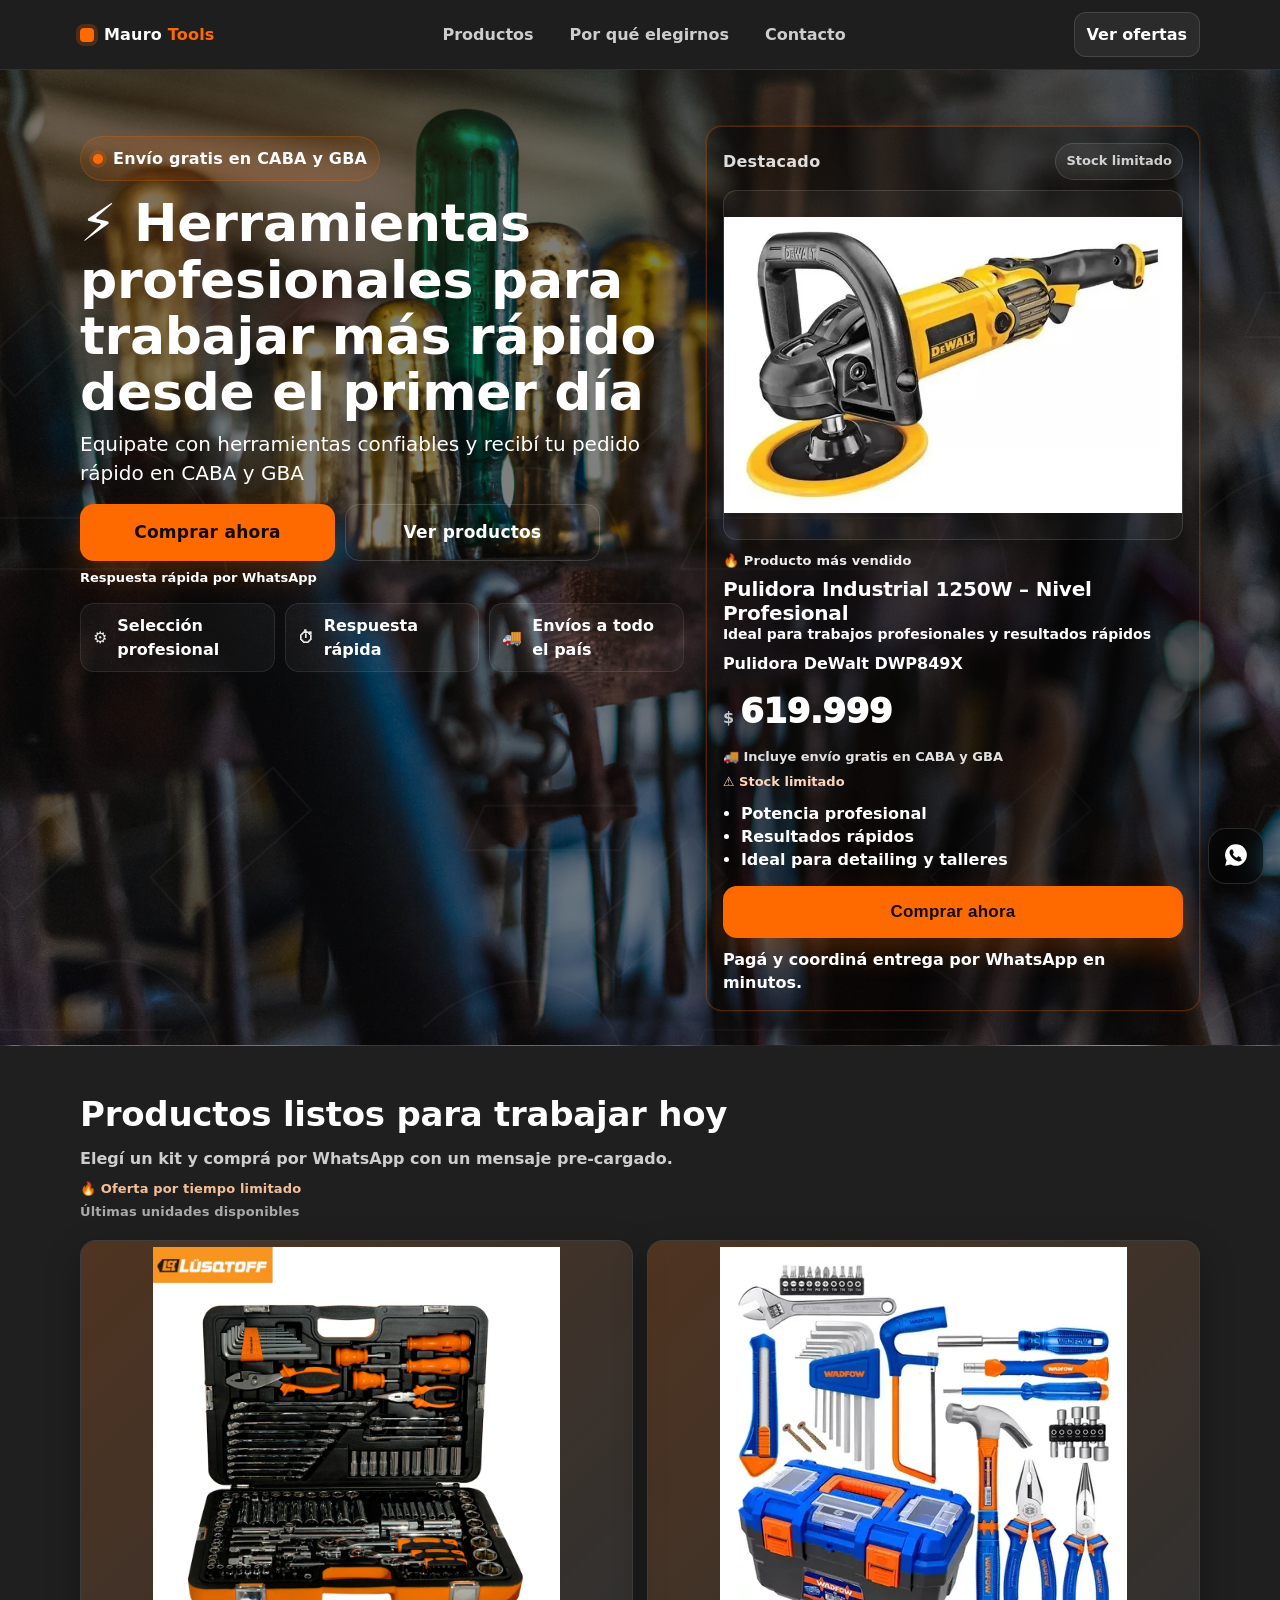
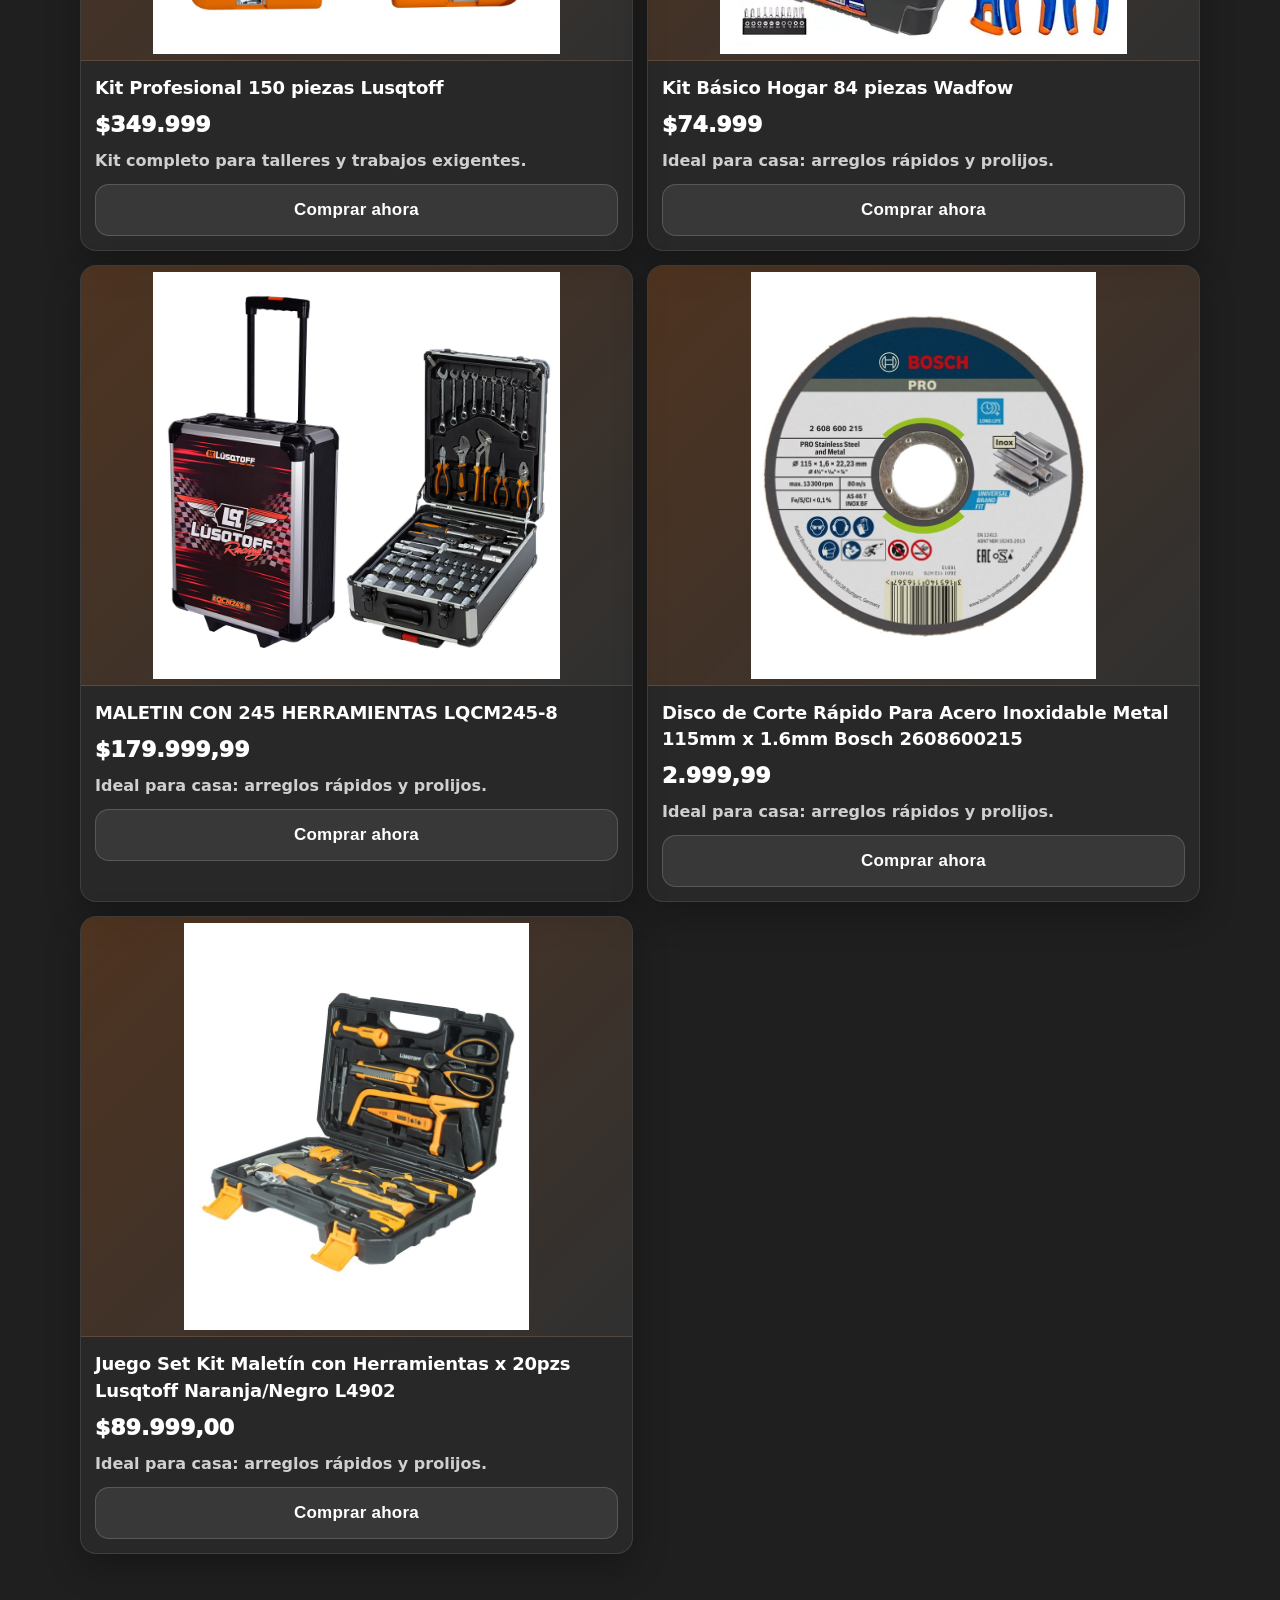
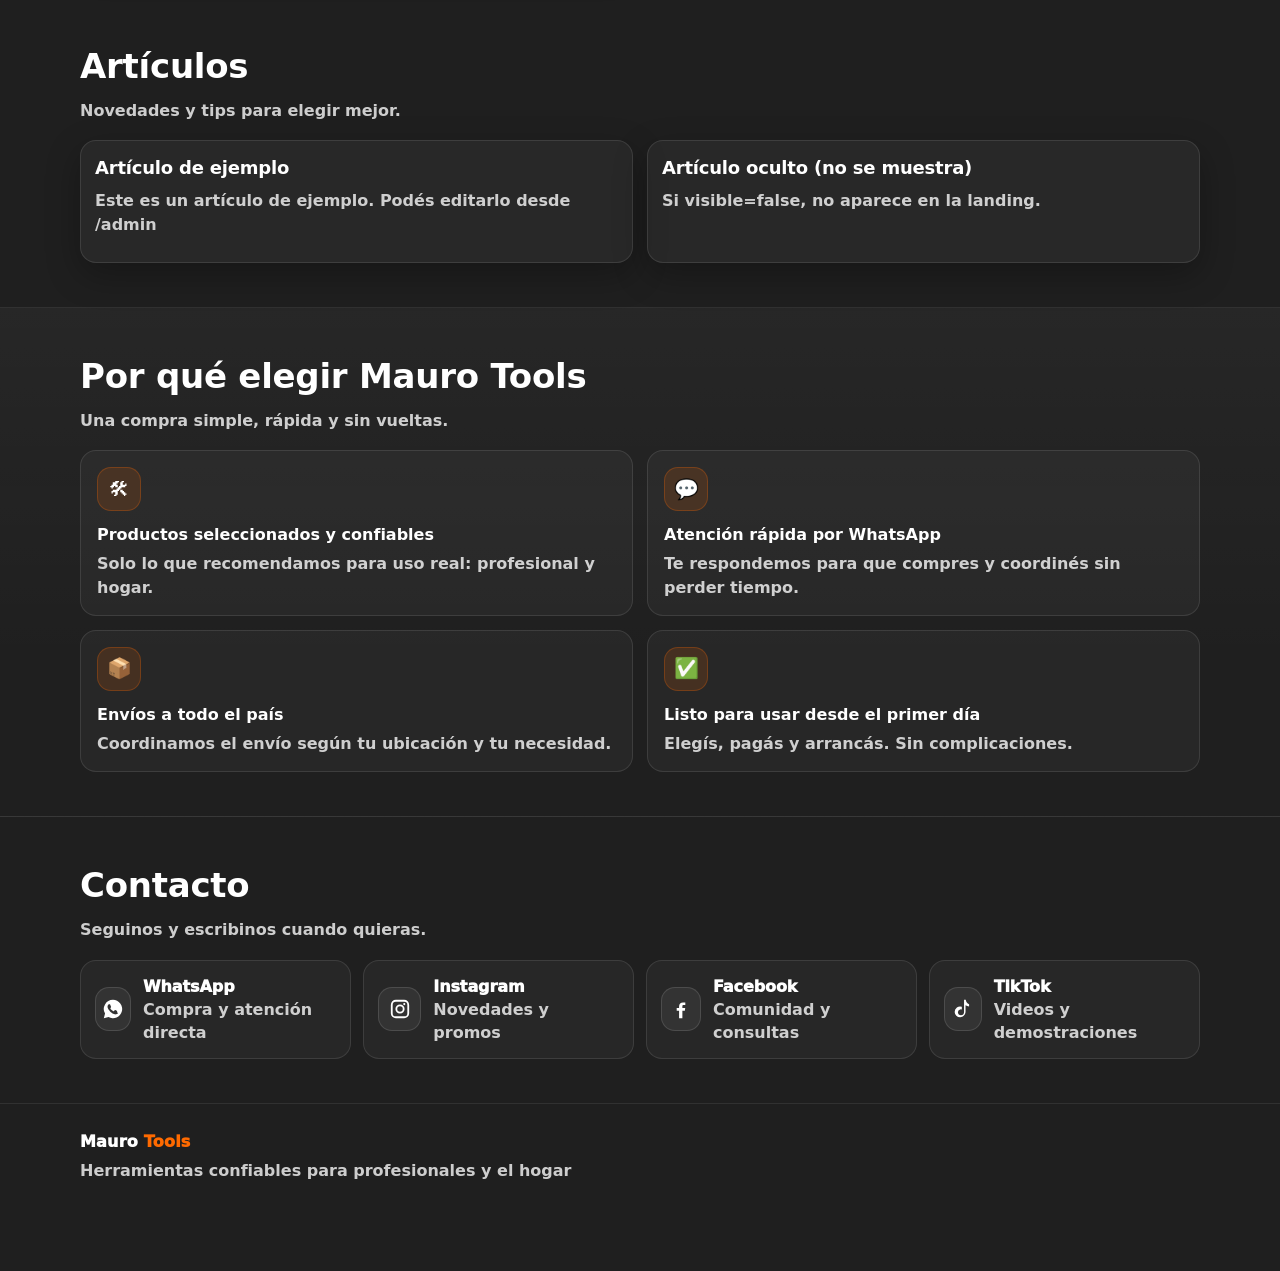
==== commit 08ee96c2: "Se cargaron productos nuevos" ====
--- a/docs/index.html
+++ b/docs/index.html
@@ -194,9 +194,9 @@
                 />
               </div>
               <div class="card-body">
-                <h3 class="card-title">KMALETIN CON 245 HERRAMIENTAS LQCM245-8</h3>
+                <h3 class="card-title">MALETIN CON 245 HERRAMIENTAS LQCM245-8</h3>
                 <div class="card-price">$179.999,99</div>
-                <p class="card-desc">Ideal para el proceionales, reparaciones rapidas y prolijas.</p>
+                <p class="card-desc">Ideal para casa: arreglos rápidos y prolijos.</p>
                 <button
                   class="btn btn-secondary btn-full cta-whatsapp"
                   type="button"
@@ -211,22 +211,22 @@
               <div class="card-media">
                 <img
                   class="card-product-image"
-                  src="./assets/images/kit-wadfow.webp"
+                  src="./assets/images/disco-corte-rapido-bosch.jpg"
                   width="900"
                   height="640"
-                  alt="Kit Básico Hogar 84 piezas Wadfow"
+                  alt="Disco de Corte Rápido Para Acero Inoxidable Metal 115mm x 1.6mm Bosch 2608600215"
                   loading="lazy"
                   decoding="async"
                 />
               </div>
               <div class="card-body">
-                <h3 class="card-title">Kit Básico Hogar 84 piezas Wadfow</h3>
-                <div class="card-price">$74.999</div>
+                <h3 class="card-title">Disco de Corte Rápido Para Acero Inoxidable Metal 115mm x 1.6mm Bosch 2608600215</h3>
+                <div class="card-price">2.999,99</div>
                 <p class="card-desc">Ideal para casa: arreglos rápidos y prolijos.</p>
                 <button
                   class="btn btn-secondary btn-full cta-whatsapp"
                   type="button"
-                  data-producto="Kit Básico Hogar 84 piezas Wadfow"
+                  data-producto="Disco de Corte Rápido Para Acero Inoxidable Metal 115mm x 1.6mm Bosch 2608600215"
                   data-precio="$74.999"
                 >
                   Comprar ahora
@@ -237,23 +237,23 @@
               <div class="card-media">
                 <img
                   class="card-product-image"
-                  src="./assets/images/kit-wadfow.webp"
+                  src="./assets/images/juego-maleltin-con-herramientas-lusqtoff-l4902.jpg"
                   width="900"
                   height="640"
-                  alt="Kit Básico Hogar 84 piezas Wadfow"
+                  alt="Juego Set Kit Maletín con Herramientas x 20pzs Lusqtoff Naranja/Negro L4902"
                   loading="lazy"
                   decoding="async"
                 />
               </div>
               <div class="card-body">
-                <h3 class="card-title">Kit Básico Hogar 84 piezas Wadfow</h3>
-                <div class="card-price">$74.999</div>
+                <h3 class="card-title">Juego Set Kit Maletín con Herramientas x 20pzs Lusqtoff Naranja/Negro L4902</h3>
+                <div class="card-price">$89.999,00</div>
                 <p class="card-desc">Ideal para casa: arreglos rápidos y prolijos.</p>
                 <button
                   class="btn btn-secondary btn-full cta-whatsapp"
                   type="button"
-                  data-producto="Kit Básico Hogar 84 piezas Wadfow"
-                  data-precio="$74.999"
+                  data-producto="Juego Set Kit Maletín con Herramientas x 20pzs Lusqtoff Naranja/Negro L4902"
+                  data-precio="$89.999,00"
                 >
                   Comprar ahora
                 </button>
--- a/docs/css/styles.css
+++ b/docs/css/styles.css
@@ -146,6 +146,29 @@
   padding: 34px 0 24px;
   overflow: hidden;
   border-bottom: 1px solid rgba(255, 255, 255, 0.07);
+  background-image: url('../assets/images/baner.jpg');
+  background-size: cover;
+  background-position: center;
+}
+
+.hero::before {
+  content: "";
+  position: absolute;
+  top: 0;
+  left: 0;
+  width: 100%;
+  height: 100%;
+  background: rgba(0, 0, 0, 0.5);
+  z-index: 1;
+}
+
+@keyframes heroZoom {
+  0% {
+    transform: scale(1);
+  }
+  100% {
+    transform: scale(1.05);
+  }
 }
 
 .hero-bg {
@@ -165,6 +188,7 @@
   position: relative;
   display: grid;
   gap: 18px;
+  z-index: 2;
 }
 
 .hero-copy {
@@ -197,11 +221,12 @@
   font-size: clamp(28px, 4.8vw, 52px);
   line-height: 1.08;
   letter-spacing: -0.3px;
+  color: white;
 }
 
 .hero-subtitle {
   margin: 0 0 16px;
-  color: var(--muted);
+  color: white;
   font-size: clamp(16px, 2.1vw, 20px);
   max-width: 48ch;
 }
@@ -215,7 +240,7 @@
   margin: 8px 0 0;
   font-size: 13px;
   font-weight: 750;
-  color: var(--muted-2);
+  color: white;
 }
 
 .btn {
@@ -292,6 +317,7 @@
   border-radius: 14px;
   background: rgba(255, 255, 255, 0.04);
   border: 1px solid rgba(255, 255, 255, 0.09);
+  color: white;
 }
 
 .trust-ico {
@@ -323,7 +349,7 @@
   margin: 0 0 8px;
   font-size: 14px;
   font-weight: 750;
-  color: var(--muted);
+  color: white;
   line-height: 1.35;
 }
 
@@ -381,11 +407,12 @@
   font-size: 20px;
   line-height: 1.2;
   letter-spacing: -0.2px;
+  color: white;
 }
 
 .panel-sub {
   margin: 6px 0 12px;
-  color: var(--muted);
+  color: white;
   font-weight: 700;
 }
 
@@ -410,13 +437,13 @@
 .panel-list {
   margin: 0 0 14px;
   padding-left: 18px;
-  color: var(--muted);
+  color: white;
   font-weight: 700;
 }
 
 .panel-note {
   margin: 10px 0 0;
-  color: rgba(255, 255, 255, 0.72);
+  color: white;
   font-weight: 700;
 }
 
--- a/docs/css/styles.css
+++ b/docs/css/styles.css
@@ -146,6 +146,29 @@
   padding: 34px 0 24px;
   overflow: hidden;
   border-bottom: 1px solid rgba(255, 255, 255, 0.07);
+  background-image: url('../assets/images/baner.jpg');
+  background-size: cover;
+  background-position: center;
+}
+
+.hero::before {
+  content: "";
+  position: absolute;
+  top: 0;
+  left: 0;
+  width: 100%;
+  height: 100%;
+  background: rgba(0, 0, 0, 0.5);
+  z-index: 1;
+}
+
+@keyframes heroZoom {
+  0% {
+    transform: scale(1);
+  }
+  100% {
+    transform: scale(1.05);
+  }
 }
 
 .hero-bg {
@@ -165,6 +188,7 @@
   position: relative;
   display: grid;
   gap: 18px;
+  z-index: 2;
 }
 
 .hero-copy {
@@ -197,11 +221,12 @@
   font-size: clamp(28px, 4.8vw, 52px);
   line-height: 1.08;
   letter-spacing: -0.3px;
+  color: white;
 }
 
 .hero-subtitle {
   margin: 0 0 16px;
-  color: var(--muted);
+  color: white;
   font-size: clamp(16px, 2.1vw, 20px);
   max-width: 48ch;
 }
@@ -215,7 +240,7 @@
   margin: 8px 0 0;
   font-size: 13px;
   font-weight: 750;
-  color: var(--muted-2);
+  color: white;
 }
 
 .btn {
@@ -292,6 +317,7 @@
   border-radius: 14px;
   background: rgba(255, 255, 255, 0.04);
   border: 1px solid rgba(255, 255, 255, 0.09);
+  color: white;
 }
 
 .trust-ico {
@@ -323,7 +349,7 @@
   margin: 0 0 8px;
   font-size: 14px;
   font-weight: 750;
-  color: var(--muted);
+  color: white;
   line-height: 1.35;
 }
 
@@ -381,11 +407,12 @@
   font-size: 20px;
   line-height: 1.2;
   letter-spacing: -0.2px;
+  color: white;
 }
 
 .panel-sub {
   margin: 6px 0 12px;
-  color: var(--muted);
+  color: white;
   font-weight: 700;
 }
 
@@ -410,13 +437,13 @@
 .panel-list {
   margin: 0 0 14px;
   padding-left: 18px;
-  color: var(--muted);
+  color: white;
   font-weight: 700;
 }
 
 .panel-note {
   margin: 10px 0 0;
-  color: rgba(255, 255, 255, 0.72);
+  color: white;
   font-weight: 700;
 }
 
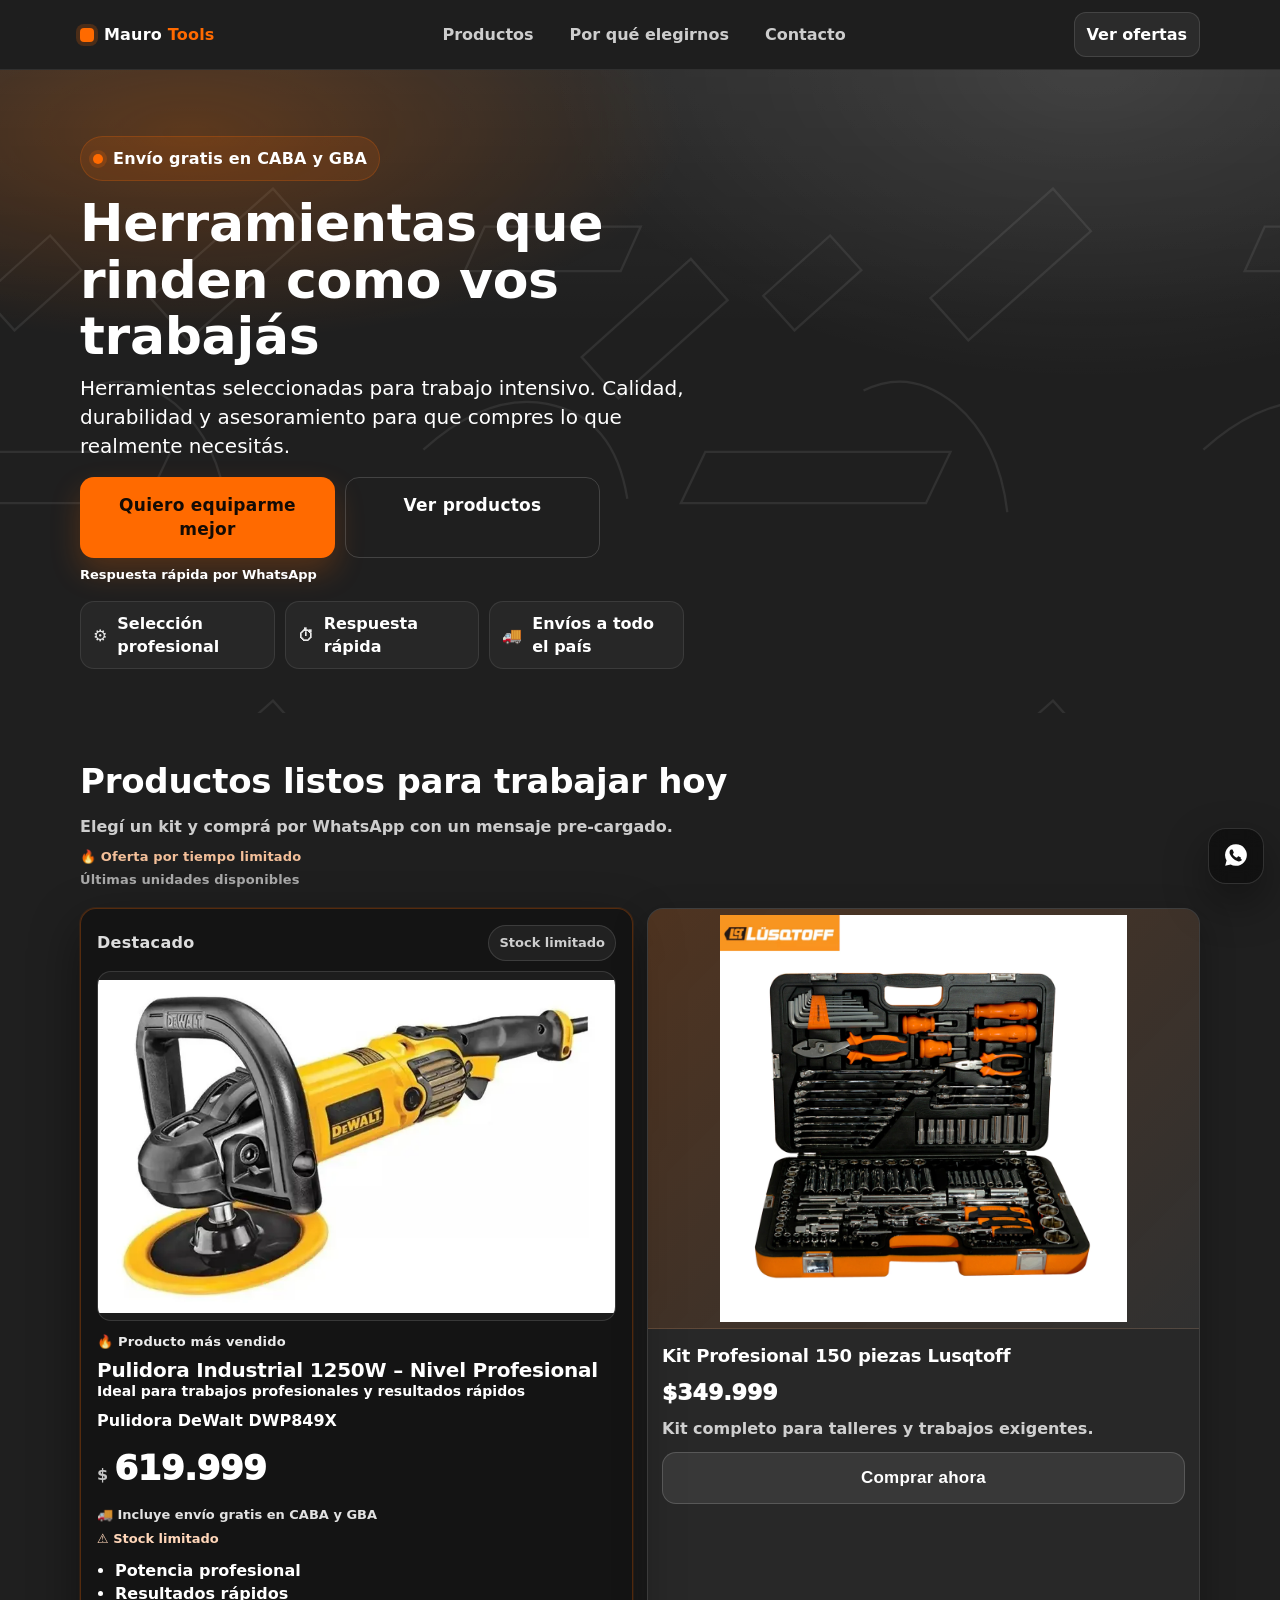
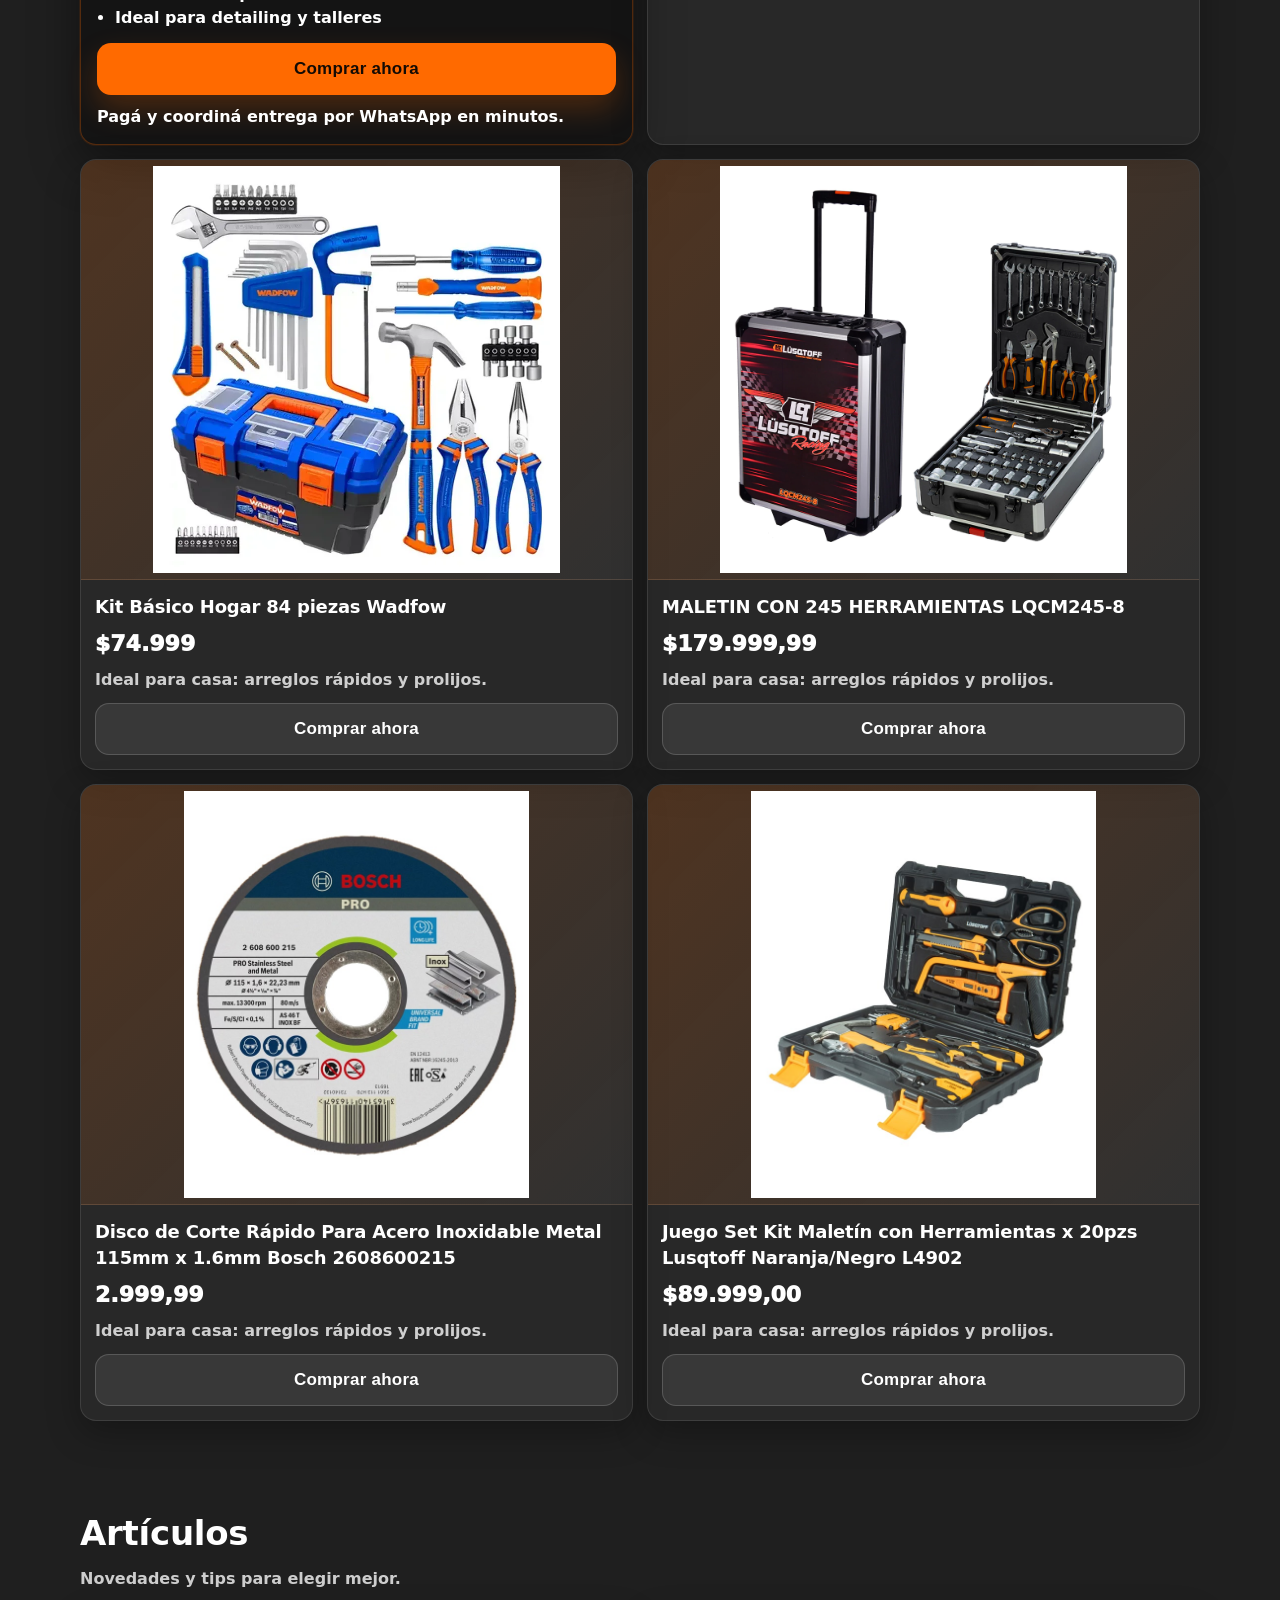
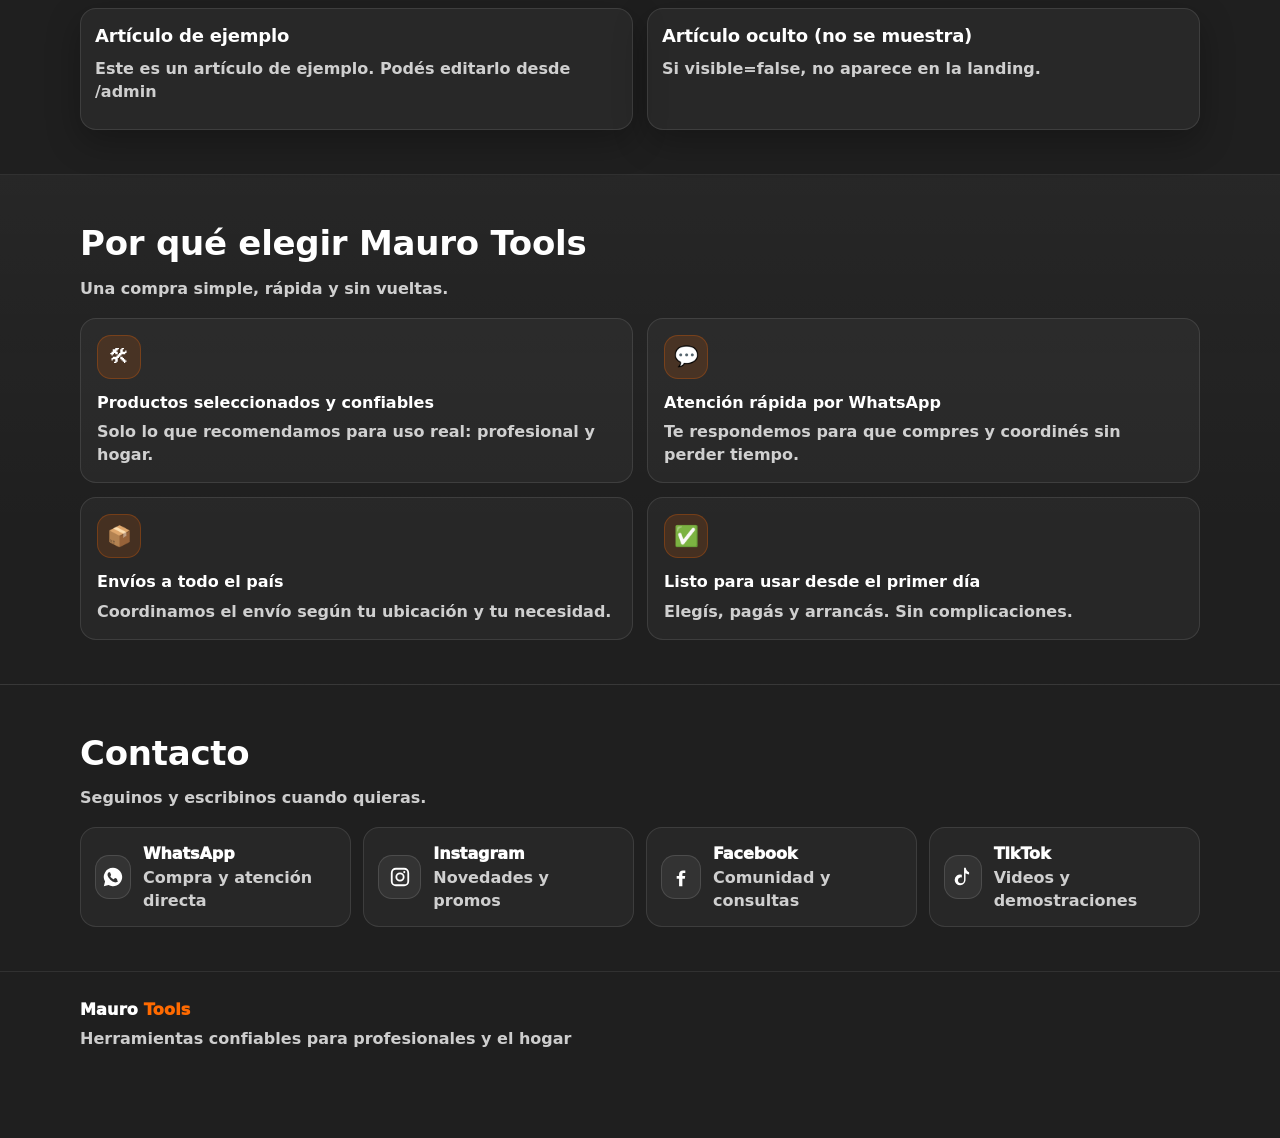
==== commit 500971a3: "Hero limpio: saco producto destacado y ordeno lista de productos" ====
--- a/docs/index.html
+++ b/docs/index.html
@@ -42,17 +42,17 @@
               Envío gratis en CABA y GBA
             </div>
             <h1 class="hero-title">
-              ⚡ Herramientas profesionales para trabajar más rápido desde el primer día
+              Herramientas que rinden como vos trabajás
             </h1>
             <p class="hero-subtitle">
-              Equipate con herramientas confiables y recibí tu pedido rápido en CABA y GBA
+              Herramientas seleccionadas para trabajo intensivo. Calidad, durabilidad y asesoramiento para que compres lo que realmente necesitás.
             </p>
 
             <div class="hero-actions">
               <a
                 class="btn btn-primary cta-whatsapp"
               >
-                Comprar ahora
+                Quiero equiparme mejor
               </a>
               <a class="btn btn-ghost" href="#productos">Ver productos</a>
             </div>
@@ -74,7 +74,23 @@
             </div>
           </div>
 
-          <div class="hero-panel hero-panel--featured" aria-label="Producto destacado">
+  
+        </div>
+      </section>
+
+      <section class="section" id="productos" aria-label="Productos">
+        <div class="container">
+          <div class="section-head">
+            <h2 class="section-title">Productos listos para trabajar hoy</h2>
+            <p class="section-subtitle">
+              Elegí un kit y comprá por WhatsApp con un mensaje pre-cargado.
+            </p>
+            <p class="section-urgency">🔥 Oferta por tiempo limitado</p>
+            <p class="section-urgency section-urgency--secondary">Últimas unidades disponibles</p>
+          </div>
+
+          <div class="grid products-grid ">
+            <article class="hero-panel hero-panel--featured" aria-label="Producto destacado">
             <div class="panel-top">
               <span class="panel-eyebrow">Destacado</span>
               <span class="panel-tag">Stock limitado</span>
@@ -112,22 +128,7 @@
               Comprar ahora
             </button>
             <p class="panel-note">Pagá y coordiná entrega por WhatsApp en minutos.</p>
-          </div>
-        </div>
-      </section>
-
-      <section class="section" id="productos" aria-label="Productos">
-        <div class="container">
-          <div class="section-head">
-            <h2 class="section-title">Productos listos para trabajar hoy</h2>
-            <p class="section-subtitle">
-              Elegí un kit y comprá por WhatsApp con un mensaje pre-cargado.
-            </p>
-            <p class="section-urgency">🔥 Oferta por tiempo limitado</p>
-            <p class="section-urgency section-urgency--secondary">Últimas unidades disponibles</p>
-          </div>
-
-          <div class="grid products-grid ">
+            </article>
             <article class="card reveal">
               <div class="card-media">
                 <img
--- a/docs/css/styles.css
+++ b/docs/css/styles.css
@@ -141,25 +141,25 @@
   border-color: rgba(255, 255, 255, 0.18);
 }
 
+/* Mover el background a un pseudo-elemento */
 .hero {
   position: relative;
-  padding: 34px 0 24px;
   overflow: hidden;
-  border-bottom: 1px solid rgba(255, 255, 255, 0.07);
-  background-image: url('../assets/images/baner.jpg');
-  background-size: cover;
-  background-position: center;
-}
-
-.hero::before {
+  /* Remover: background-image, background-size, background-position */
+}
+
+.hero::after {
   content: "";
   position: absolute;
-  top: 0;
-  left: 0;
-  width: 100%;
-  height: 100%;
-  background: rgba(0, 0, 0, 0.5);
+  inset: 0;
+  background-image: url('../assets/images/banner1.jpg');
+  background-size: cover;
+  background-position: center right;
   z-index: 1;
+  animation: heroZoom 8s ease-in-out infinite alternate;
+  will-change: transform;
+  /* Más opciones si quieres: */
+  /* animation-direction: alternate; */
 }
 
 @keyframes heroZoom {
@@ -170,7 +170,13 @@
     transform: scale(1.05);
   }
 }
-
+@media (max-width: 768px) {
+  .hero::after {
+    background-image: url('../assets/images/banner-movil.jpg');
+    background-position: center;
+  }
+
+}
 .hero-bg {
   position: absolute;
   inset: -2px;
--- a/docs/css/styles.css
+++ b/docs/css/styles.css
@@ -141,25 +141,25 @@
   border-color: rgba(255, 255, 255, 0.18);
 }
 
+/* Mover el background a un pseudo-elemento */
 .hero {
   position: relative;
-  padding: 34px 0 24px;
   overflow: hidden;
-  border-bottom: 1px solid rgba(255, 255, 255, 0.07);
-  background-image: url('../assets/images/baner.jpg');
-  background-size: cover;
-  background-position: center;
-}
-
-.hero::before {
+  /* Remover: background-image, background-size, background-position */
+}
+
+.hero::after {
   content: "";
   position: absolute;
-  top: 0;
-  left: 0;
-  width: 100%;
-  height: 100%;
-  background: rgba(0, 0, 0, 0.5);
+  inset: 0;
+  background-image: url('../assets/images/banner1.jpg');
+  background-size: cover;
+  background-position: center right;
   z-index: 1;
+  animation: heroZoom 8s ease-in-out infinite alternate;
+  will-change: transform;
+  /* Más opciones si quieres: */
+  /* animation-direction: alternate; */
 }
 
 @keyframes heroZoom {
@@ -170,7 +170,13 @@
     transform: scale(1.05);
   }
 }
-
+@media (max-width: 768px) {
+  .hero::after {
+    background-image: url('../assets/images/banner-movil.jpg');
+    background-position: center;
+  }
+
+}
 .hero-bg {
   position: absolute;
   inset: -2px;
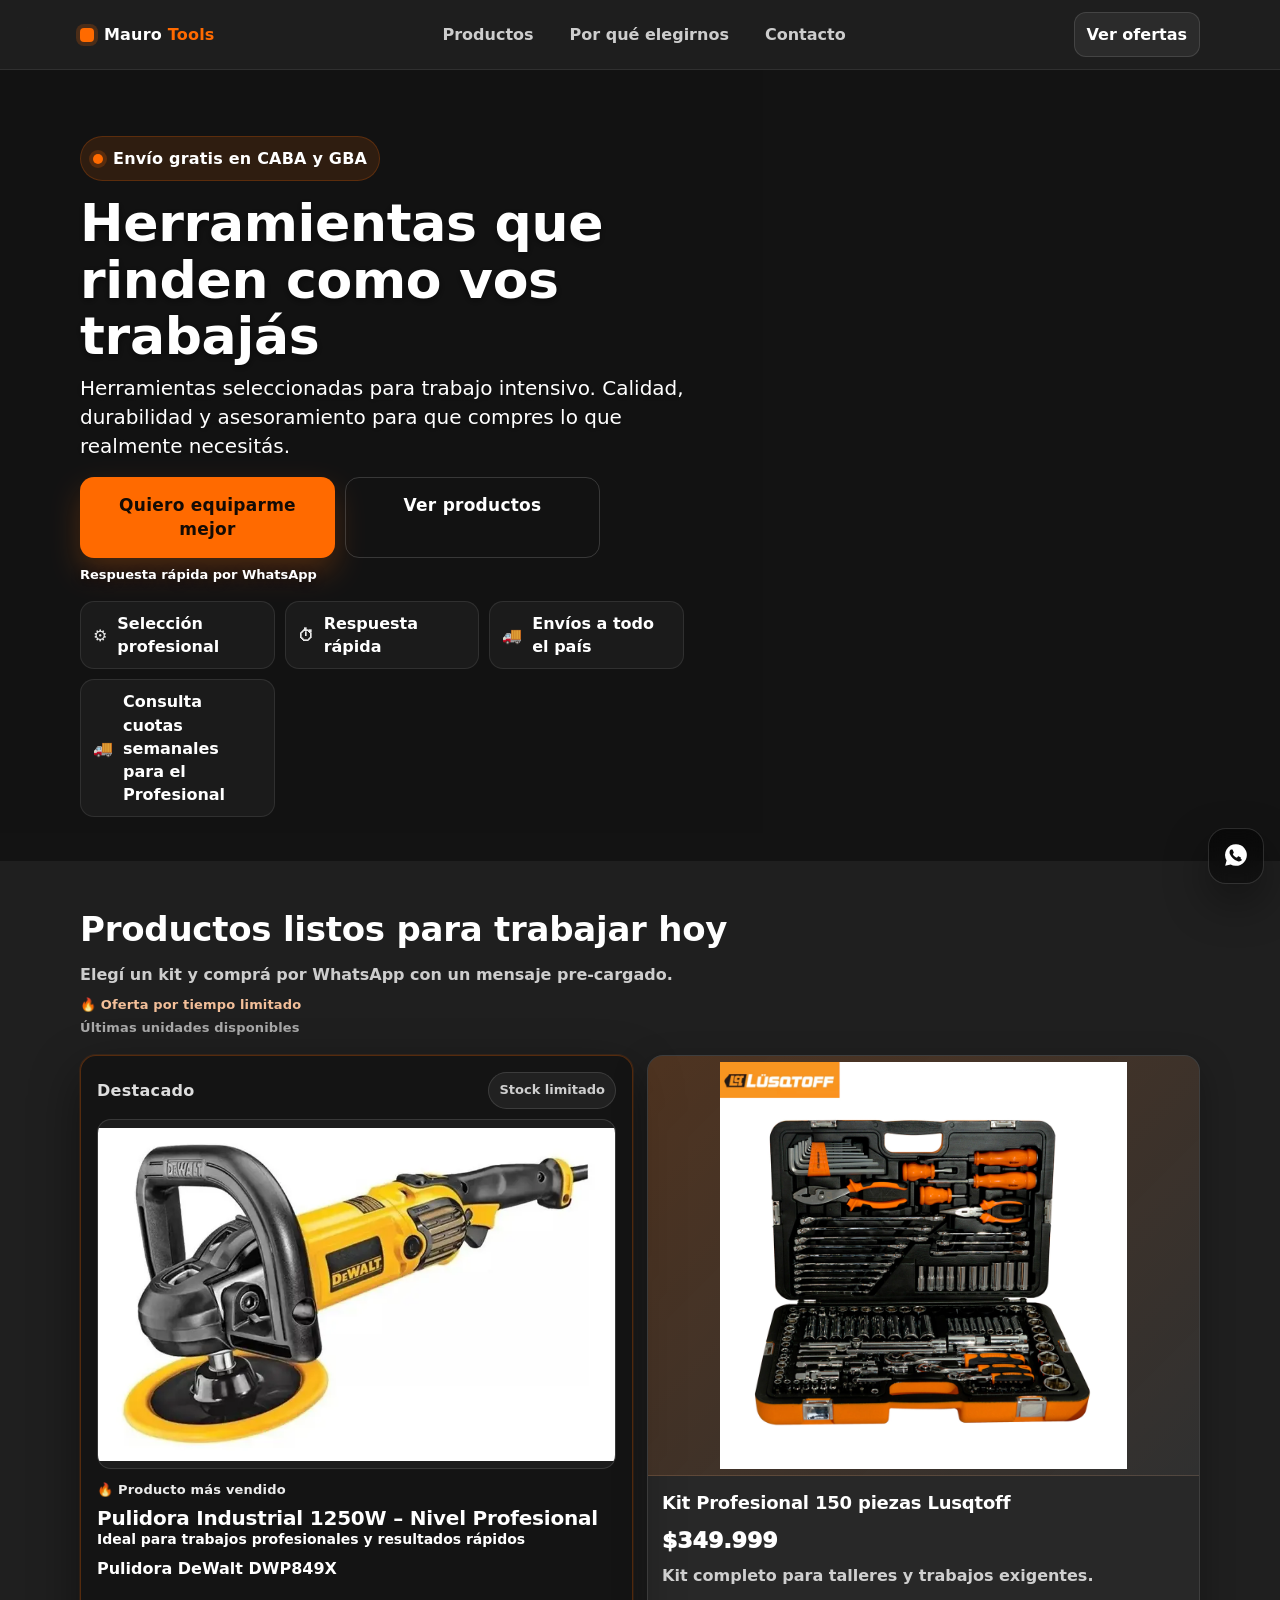
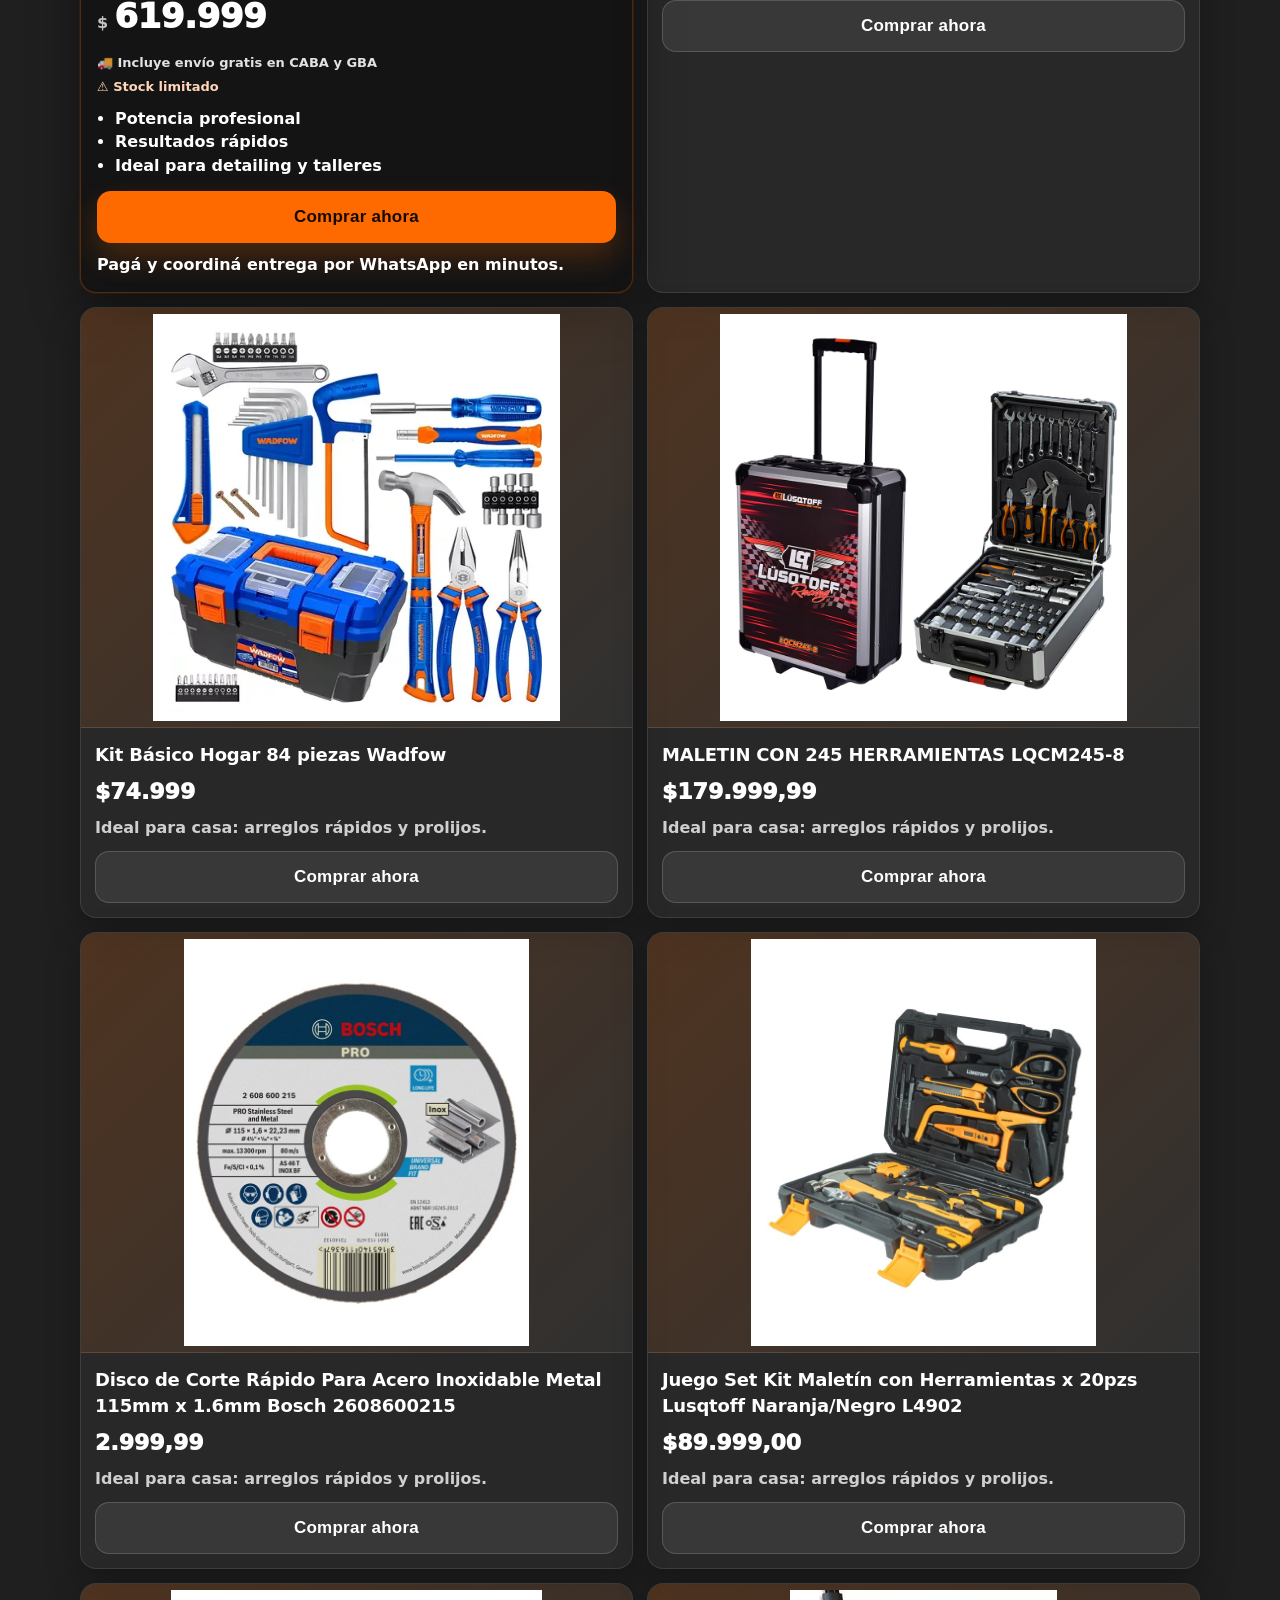
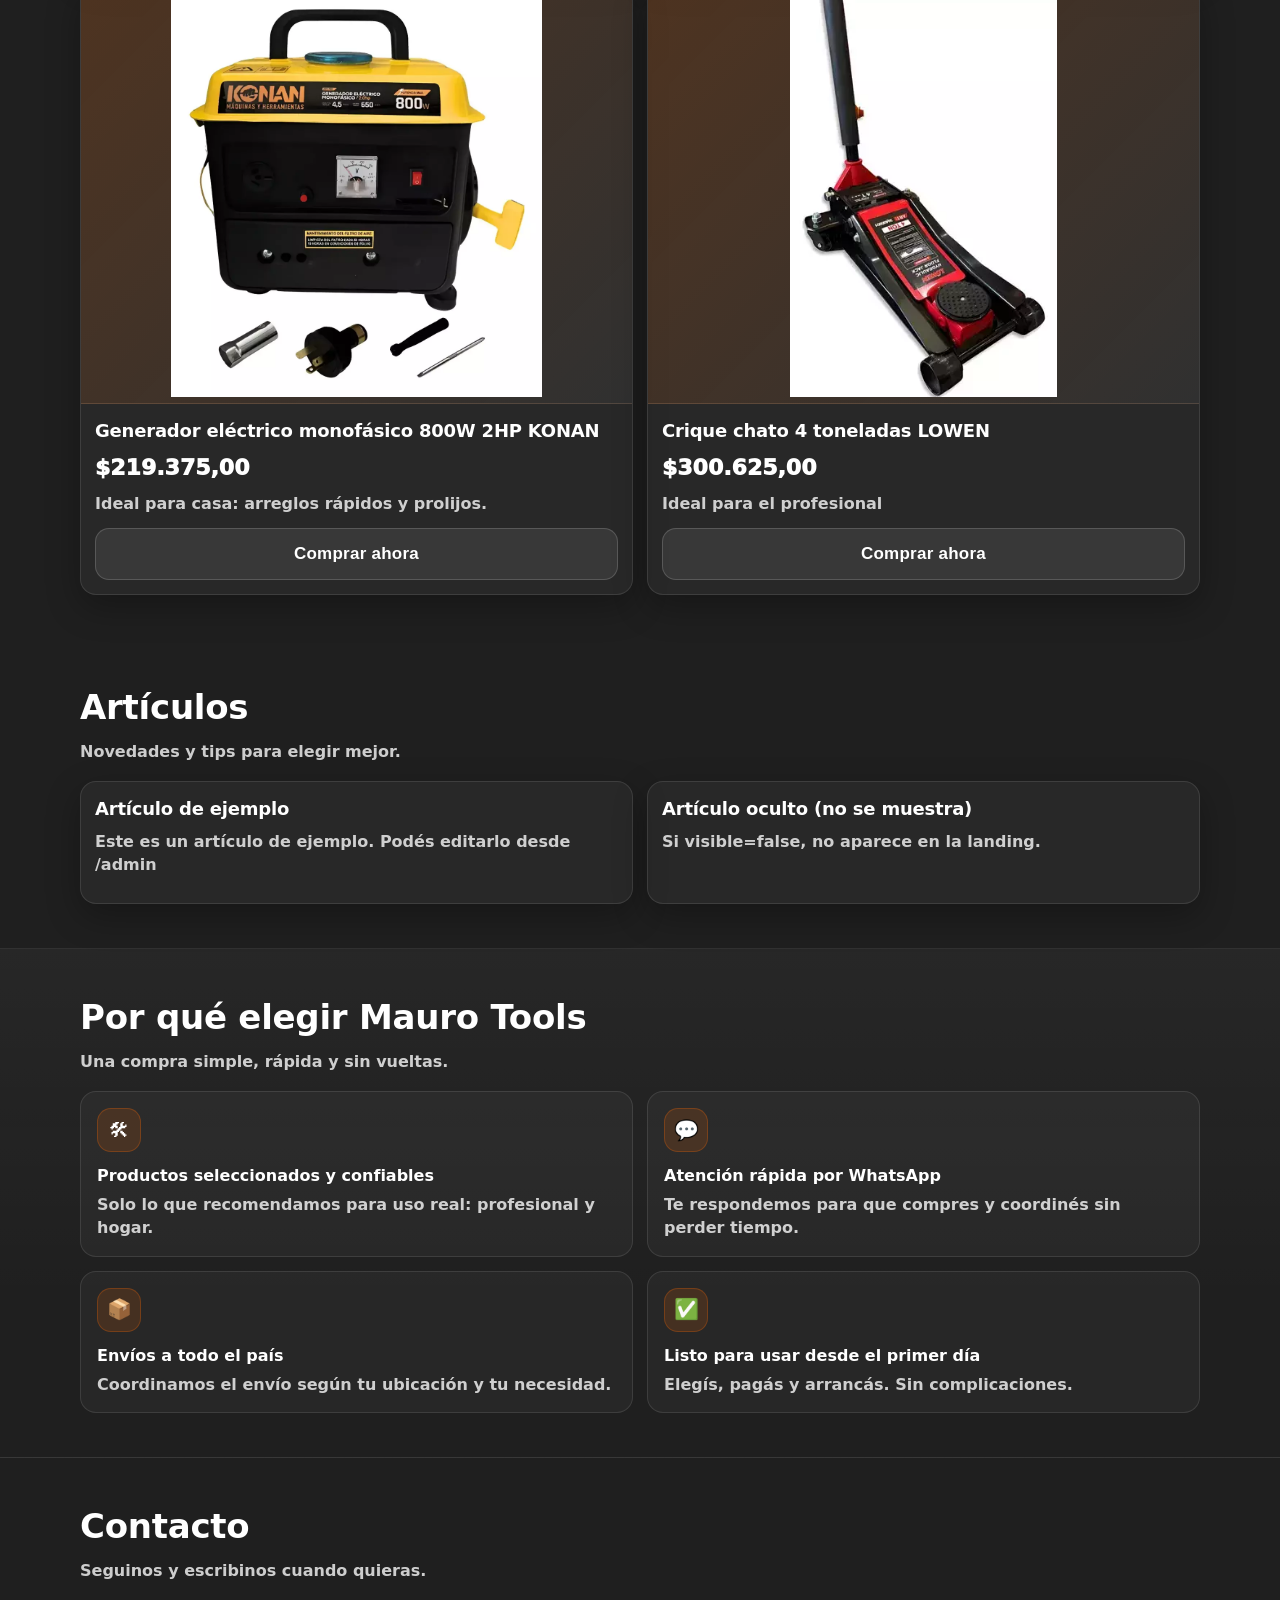
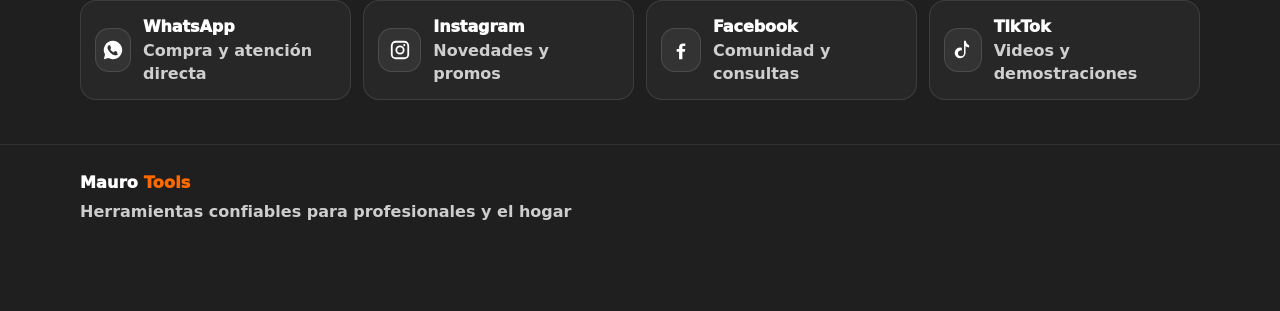
==== commit bc4e5606: "Se agregaron productos" ====
--- a/docs/index.html
+++ b/docs/index.html
@@ -71,6 +71,10 @@
                 <span class="trust-ico" aria-hidden="true">🚚</span>
                 <span>Envíos a todo el país</span>
               </div>
+              <div class="trust-item">
+                <span class="trust-ico" aria-hidden="true">🚚</span>
+                <span>Consulta cuotas semanales para el Profesional </span>
+              </div>
             </div>
           </div>
 
@@ -260,6 +264,59 @@
                 </button>
               </div>
             </article>
+            <article class="card reveal">
+              <div class="card-media">
+                <img
+                  class="card-product-image"
+                  src="./assets/images/grupo-electrogeno-portatil-800w-konan.webp"
+                  width="900"
+                  height="640"
+                  alt="Generador eléctrico monofásico 800W 2HP KONAN"
+                  loading="lazy"
+                  decoding="async"
+                />
+              </div>
+              <div class="card-body">
+                <h3 class="card-title">Generador eléctrico monofásico 800W 2HP KONAN</h3>
+                <div class="card-price">$219.375,00</div>
+                <p class="card-desc">Ideal para casa: arreglos rápidos y prolijos.</p>
+                <button
+                  class="btn btn-secondary btn-full cta-whatsapp"
+                  type="button"
+                  data-producto="Generador eléctrico monofásico 800W 2HP KONAN"
+                  data-precio="$219.375,00"
+                >
+                  Comprar ahora
+                </button>
+              </div>
+            </article>
+            <article class="card reveal">
+              <div class="card-media">
+                <img
+                  class="card-product-image"
+                  src="./assets/images/crique-chato-4t-lowen-.webp"
+                  width="900"
+                  height="640"
+                  alt="Crique chato 4 toneladas LOWEN"
+                  loading="lazy"
+                  decoding="async"
+                />
+              </div>
+              <div class="card-body">
+                <h3 class="card-title">Crique chato 4 toneladas LOWEN</h3>
+                <div class="card-price">$300.625,00
+ </div>
+                <p class="card-desc">Ideal para el profesional</p>
+                <button
+                  class="btn btn-secondary btn-full cta-whatsapp"
+                  type="button"
+                  data-producto="Crique chato 4 toneladas LOWEN"
+                  data-precio="$300.625,00"
+                >
+                  Comprar ahora
+                </button>
+              </div>
+            </article>
           </div>
         </div>
       </section>
--- a/docs/css/styles.css
+++ b/docs/css/styles.css
@@ -180,21 +180,15 @@
 .hero-bg {
   position: absolute;
   inset: -2px;
-  background:
-    radial-gradient(900px 380px at 15% 10%, rgba(255, 106, 0, 0.24), transparent 55%),
-    radial-gradient(900px 520px at 85% 0%, rgba(255, 255, 255, 0.10), transparent 60%),
-    linear-gradient(180deg, rgba(255, 255, 255, 0.06), transparent 40%),
-    url("data:image/svg+xml,%3Csvg xmlns='http://www.w3.org/2000/svg' width='700' height='460' viewBox='0 0 700 460'%3E%3Cg fill='none' stroke='%23ffffff' stroke-opacity='0.08' stroke-width='2'%3E%3Cpath d='M65 318c38-34 75-48 111-41 41 8 64 36 72 85'/%3E%3Cpath d='M207 235l98-88 33 37-98 88z'/%3E%3Cpath d='M370 180l60-54 28 31-60 54z'/%3E%3Cpath d='M460 265c28-14 55-10 82 12 26 22 42 54 47 97'/%3E%3Cpath d='M520 182l110-98 34 38-110 98z'/%3E%3Cpath d='M120 118h140l-18 40H102z'/%3E%3Cpath d='M318 320h220l-22 46H296z'/%3E%3C/g%3E%3C/svg%3E");
-  background-size: cover, cover, cover, 780px auto;
-  background-position: center, center, top, 70% 20%;
-  filter: saturate(1.02) contrast(1.05);
+  background: rgba(0, 0, 0, 0.4);
+  z-index: 2;
 }
 
 .hero-inner {
   position: relative;
   display: grid;
   gap: 18px;
-  z-index: 2;
+  z-index: 3;
 }
 
 .hero-copy {
@@ -228,6 +222,7 @@
   line-height: 1.08;
   letter-spacing: -0.3px;
   color: white;
+  text-shadow: 0 2px 8px rgba(0, 0, 0, 0.5);
 }
 
 .hero-subtitle {
@@ -235,6 +230,7 @@
   color: white;
   font-size: clamp(16px, 2.1vw, 20px);
   max-width: 48ch;
+  text-shadow: 0 2px 8px rgba(0, 0, 0, 0.5);
 }
 
 .hero-actions {
@@ -247,6 +243,7 @@
   font-size: 13px;
   font-weight: 750;
   color: white;
+  text-shadow: 0 2px 8px rgba(0, 0, 0, 0.5);
 }
 
 .btn {
--- a/docs/css/styles.css
+++ b/docs/css/styles.css
@@ -180,21 +180,15 @@
 .hero-bg {
   position: absolute;
   inset: -2px;
-  background:
-    radial-gradient(900px 380px at 15% 10%, rgba(255, 106, 0, 0.24), transparent 55%),
-    radial-gradient(900px 520px at 85% 0%, rgba(255, 255, 255, 0.10), transparent 60%),
-    linear-gradient(180deg, rgba(255, 255, 255, 0.06), transparent 40%),
-    url("data:image/svg+xml,%3Csvg xmlns='http://www.w3.org/2000/svg' width='700' height='460' viewBox='0 0 700 460'%3E%3Cg fill='none' stroke='%23ffffff' stroke-opacity='0.08' stroke-width='2'%3E%3Cpath d='M65 318c38-34 75-48 111-41 41 8 64 36 72 85'/%3E%3Cpath d='M207 235l98-88 33 37-98 88z'/%3E%3Cpath d='M370 180l60-54 28 31-60 54z'/%3E%3Cpath d='M460 265c28-14 55-10 82 12 26 22 42 54 47 97'/%3E%3Cpath d='M520 182l110-98 34 38-110 98z'/%3E%3Cpath d='M120 118h140l-18 40H102z'/%3E%3Cpath d='M318 320h220l-22 46H296z'/%3E%3C/g%3E%3C/svg%3E");
-  background-size: cover, cover, cover, 780px auto;
-  background-position: center, center, top, 70% 20%;
-  filter: saturate(1.02) contrast(1.05);
+  background: rgba(0, 0, 0, 0.4);
+  z-index: 2;
 }
 
 .hero-inner {
   position: relative;
   display: grid;
   gap: 18px;
-  z-index: 2;
+  z-index: 3;
 }
 
 .hero-copy {
@@ -228,6 +222,7 @@
   line-height: 1.08;
   letter-spacing: -0.3px;
   color: white;
+  text-shadow: 0 2px 8px rgba(0, 0, 0, 0.5);
 }
 
 .hero-subtitle {
@@ -235,6 +230,7 @@
   color: white;
   font-size: clamp(16px, 2.1vw, 20px);
   max-width: 48ch;
+  text-shadow: 0 2px 8px rgba(0, 0, 0, 0.5);
 }
 
 .hero-actions {
@@ -247,6 +243,7 @@
   font-size: 13px;
   font-weight: 750;
   color: white;
+  text-shadow: 0 2px 8px rgba(0, 0, 0, 0.5);
 }
 
 .btn {
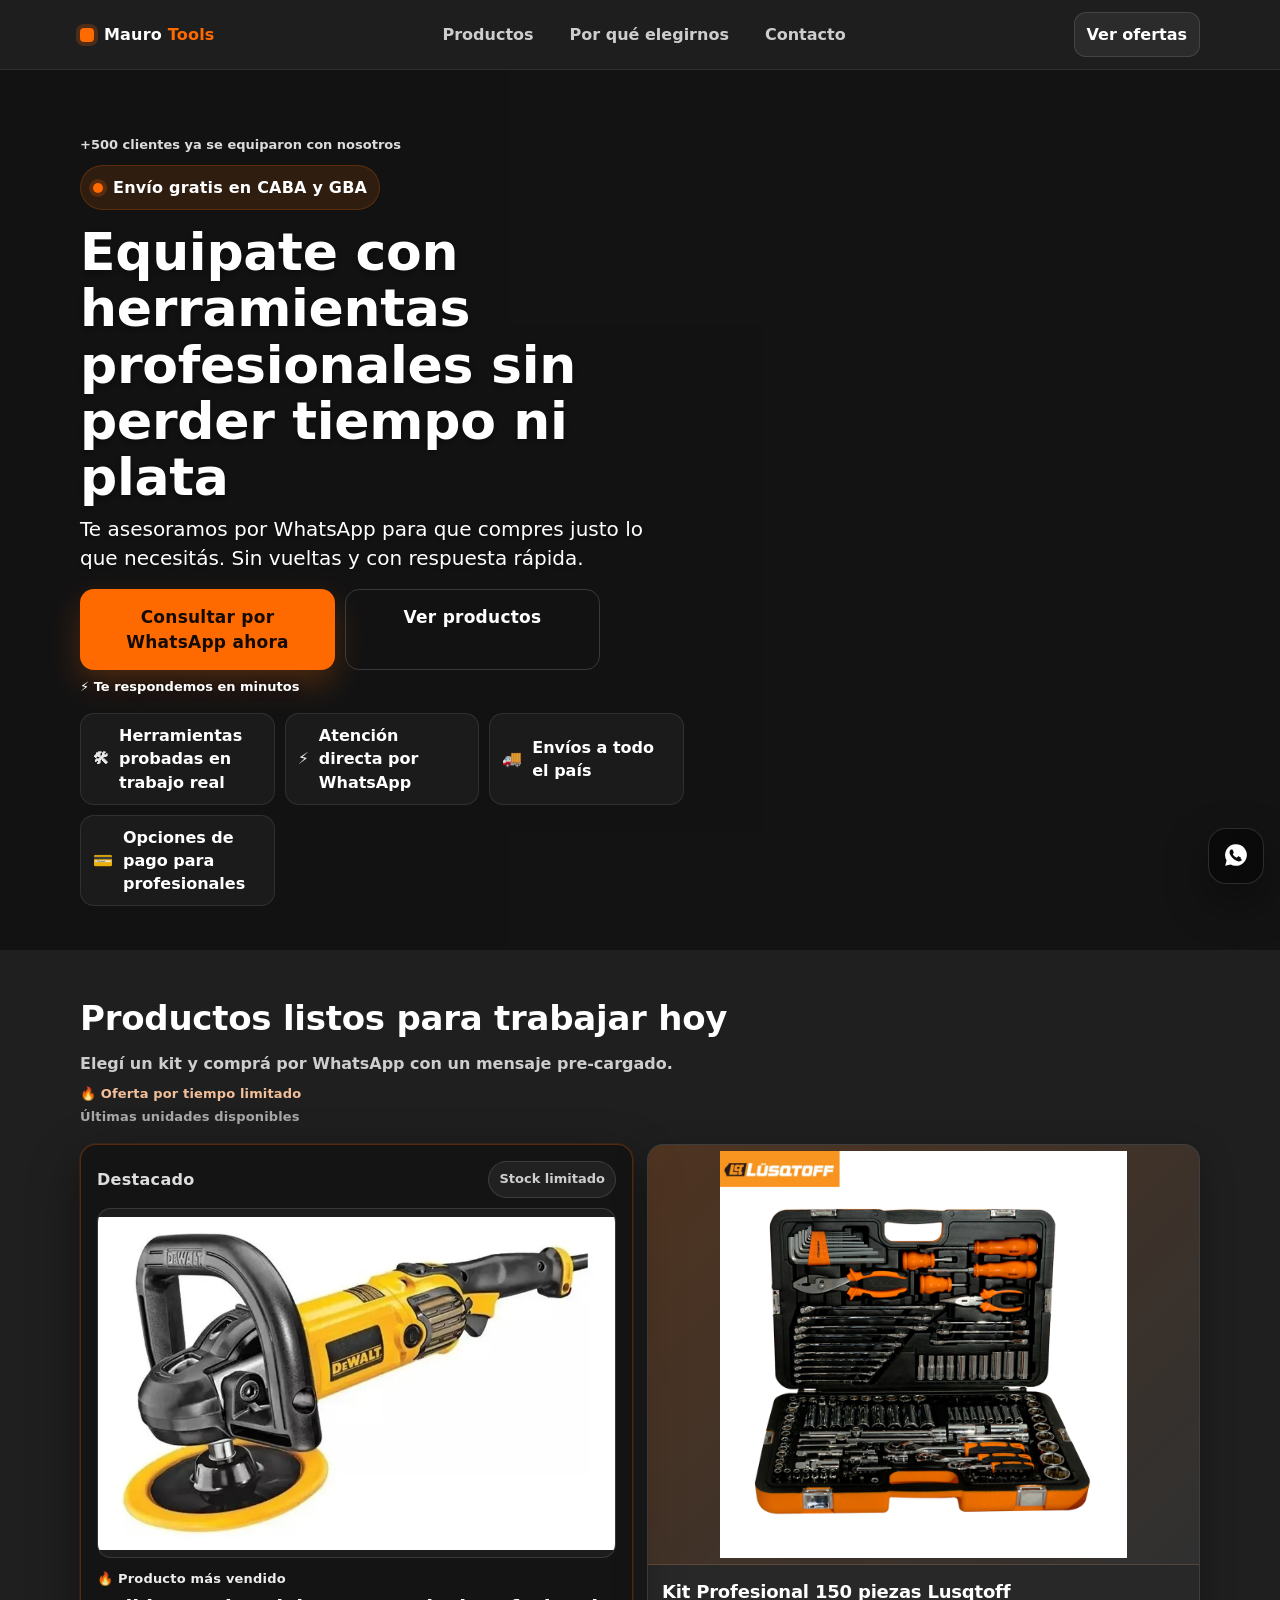
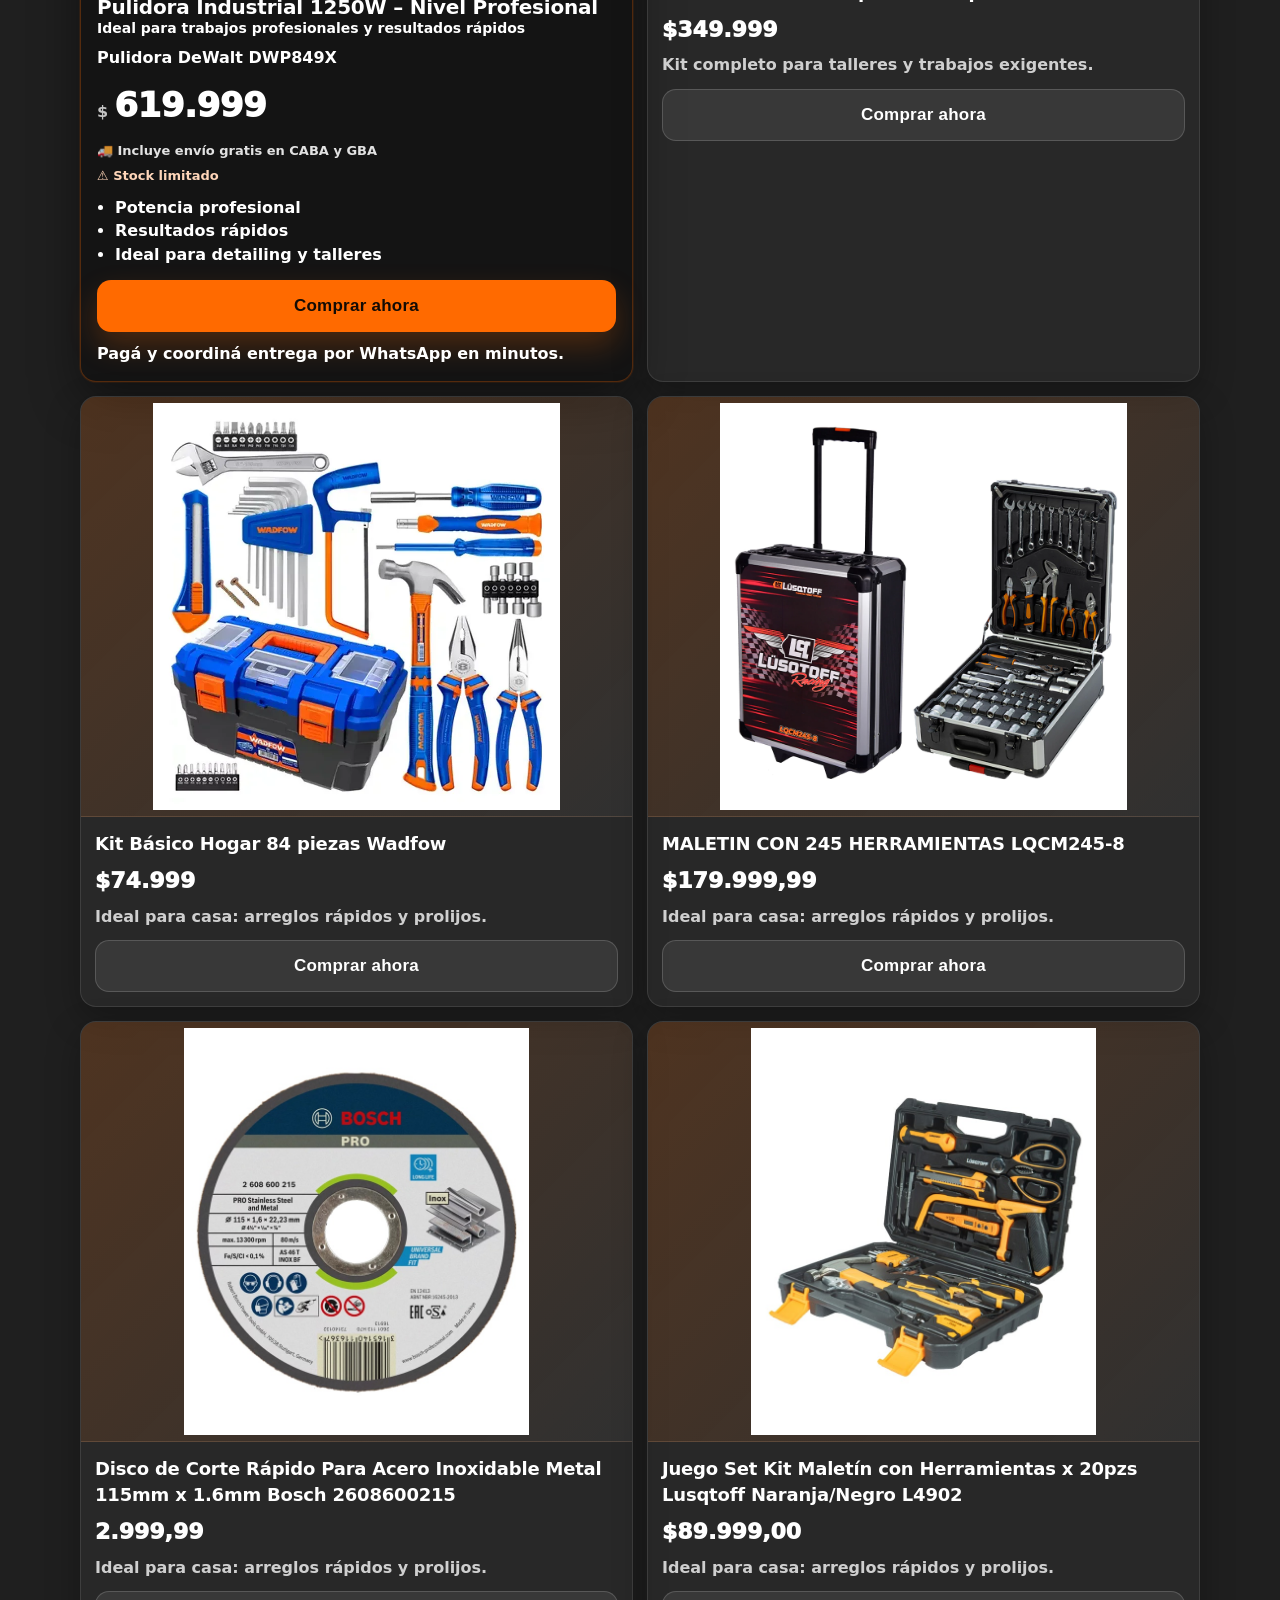
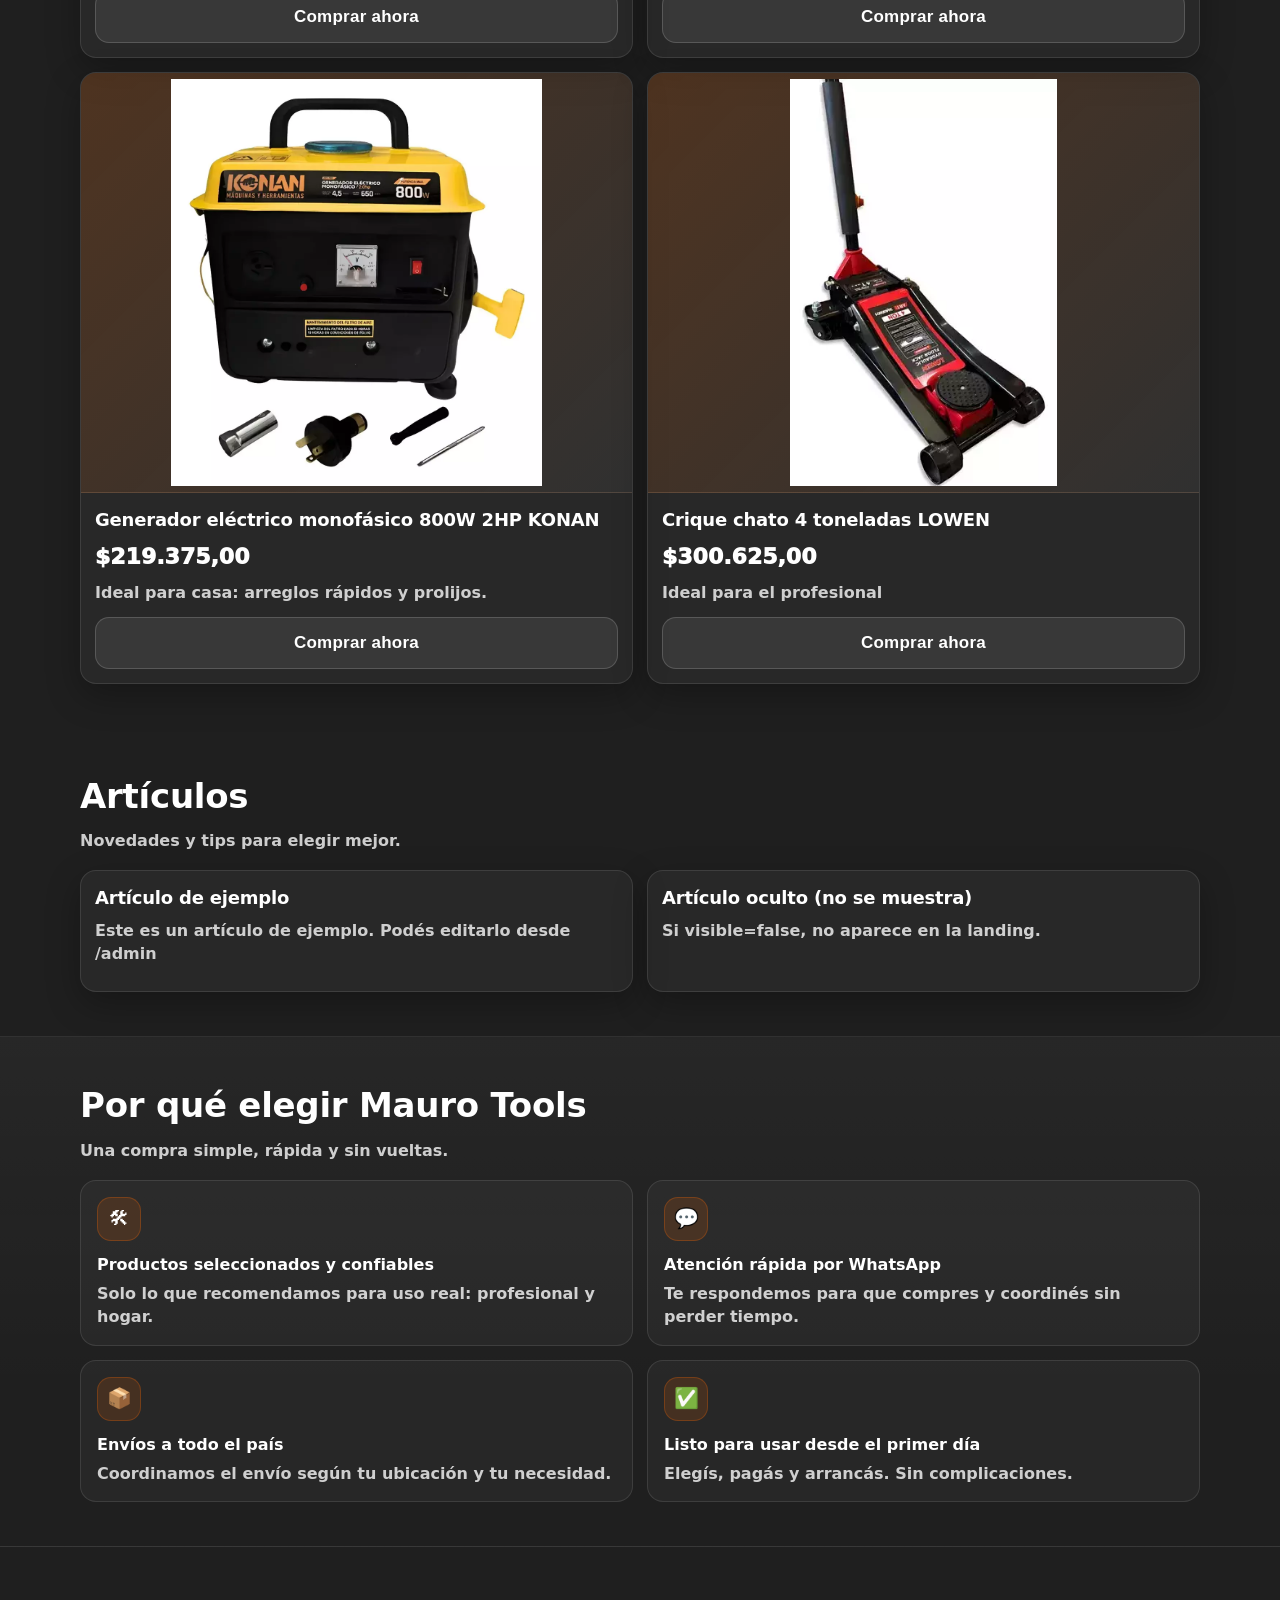
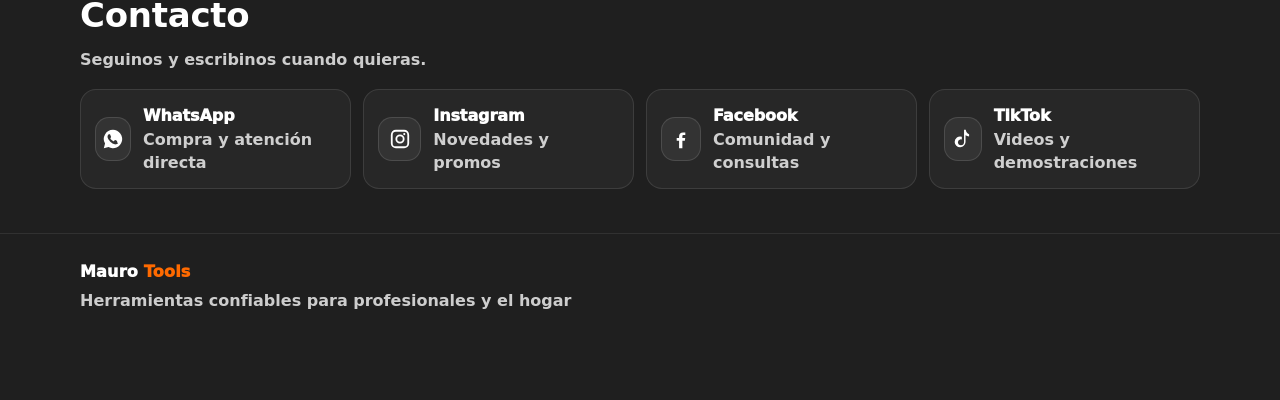
==== commit 0c7bd2cf: "estado previo antes de productos dinamicos" ====
--- a/docs/index.html
+++ b/docs/index.html
@@ -37,43 +37,46 @@
         <div class="hero-bg" aria-hidden="true"></div>
         <div class="container hero-inner">
           <div class="hero-copy">
+            <div class="hero-proof">+500 clientes ya se equiparon con nosotros</div>
             <div class="badge">
               <span class="dot" aria-hidden="true"></span>
               Envío gratis en CABA y GBA
             </div>
             <h1 class="hero-title">
-              Herramientas que rinden como vos trabajás
+              Equipate con herramientas profesionales sin perder tiempo ni plata
             </h1>
             <p class="hero-subtitle">
-              Herramientas seleccionadas para trabajo intensivo. Calidad, durabilidad y asesoramiento para que compres lo que realmente necesitás.
+              Te asesoramos por WhatsApp para que compres justo lo que necesitás. Sin vueltas y con respuesta rápida.
             </p>
 
             <div class="hero-actions">
               <a
                 class="btn btn-primary cta-whatsapp"
+                data-producto="Consulta general"
+                data-precio=""
               >
-                Quiero equiparme mejor
+                Consultar por WhatsApp ahora
               </a>
               <a class="btn btn-ghost" href="#productos">Ver productos</a>
             </div>
-            <p class="hero-cta-hint">Respuesta rápida por WhatsApp</p>
+            <p class="hero-cta-hint">⚡ Te respondemos en minutos</p>
 
             <div class="trust-row" aria-label="Beneficios rápidos">
               <div class="trust-item">
-                <span class="trust-ico" aria-hidden="true">⚙</span>
-                <span>Selección profesional</span>
+                <span class="trust-ico" aria-hidden="true">🛠</span>
+                <span>Herramientas probadas en trabajo real</span>
               </div>
               <div class="trust-item">
-                <span class="trust-ico" aria-hidden="true">⏱</span>
-                <span>Respuesta rápida</span>
+                <span class="trust-ico" aria-hidden="true">⚡</span>
+                <span>Atención directa por WhatsApp</span>
               </div>
               <div class="trust-item">
                 <span class="trust-ico" aria-hidden="true">🚚</span>
                 <span>Envíos a todo el país</span>
               </div>
               <div class="trust-item">
-                <span class="trust-ico" aria-hidden="true">🚚</span>
-                <span>Consulta cuotas semanales para el Profesional </span>
+                <span class="trust-ico" aria-hidden="true">💳</span>
+                <span>Opciones de pago para profesionales</span>
               </div>
             </div>
           </div>
@@ -387,7 +390,7 @@
               </div>
             </a>
 
-            <a class="social-card reveal" href="#" aria-label="Instagram">
+            <a class="social-card reveal" href="https://www.instagram.com/maurotools?utm_source=qr&igsh=MXJrbHFxOTFoMm13OQ==" aria-label="Instagram">
               <span class="social-ico" aria-hidden="true">
                 <svg viewBox="0 0 24 24" role="img" aria-hidden="true">
                   <path
@@ -402,7 +405,7 @@
               </div>
             </a>
 
-            <a class="social-card reveal" href="#" aria-label="Facebook">
+            <a class="social-card reveal" href="https://www.facebook.com/profile.php?id=61576219552964" aria-label="Facebook">
               <span class="social-ico" aria-hidden="true">
                 <svg viewBox="0 0 24 24" role="img" aria-hidden="true">
                   <path
--- a/docs/css/styles.css
+++ b/docs/css/styles.css
@@ -195,6 +195,13 @@
   padding: 10px 0;
 }
 
+.hero-proof {
+  font-size: 13px;
+  font-weight: 800;
+  color: rgba(255, 255, 255, 0.85);
+  margin-bottom: 10px;
+}
+
 .badge {
   display: inline-flex;
   align-items: center;
--- a/docs/css/styles.css
+++ b/docs/css/styles.css
@@ -195,6 +195,13 @@
   padding: 10px 0;
 }
 
+.hero-proof {
+  font-size: 13px;
+  font-weight: 800;
+  color: rgba(255, 255, 255, 0.85);
+  margin-bottom: 10px;
+}
+
 .badge {
   display: inline-flex;
   align-items: center;
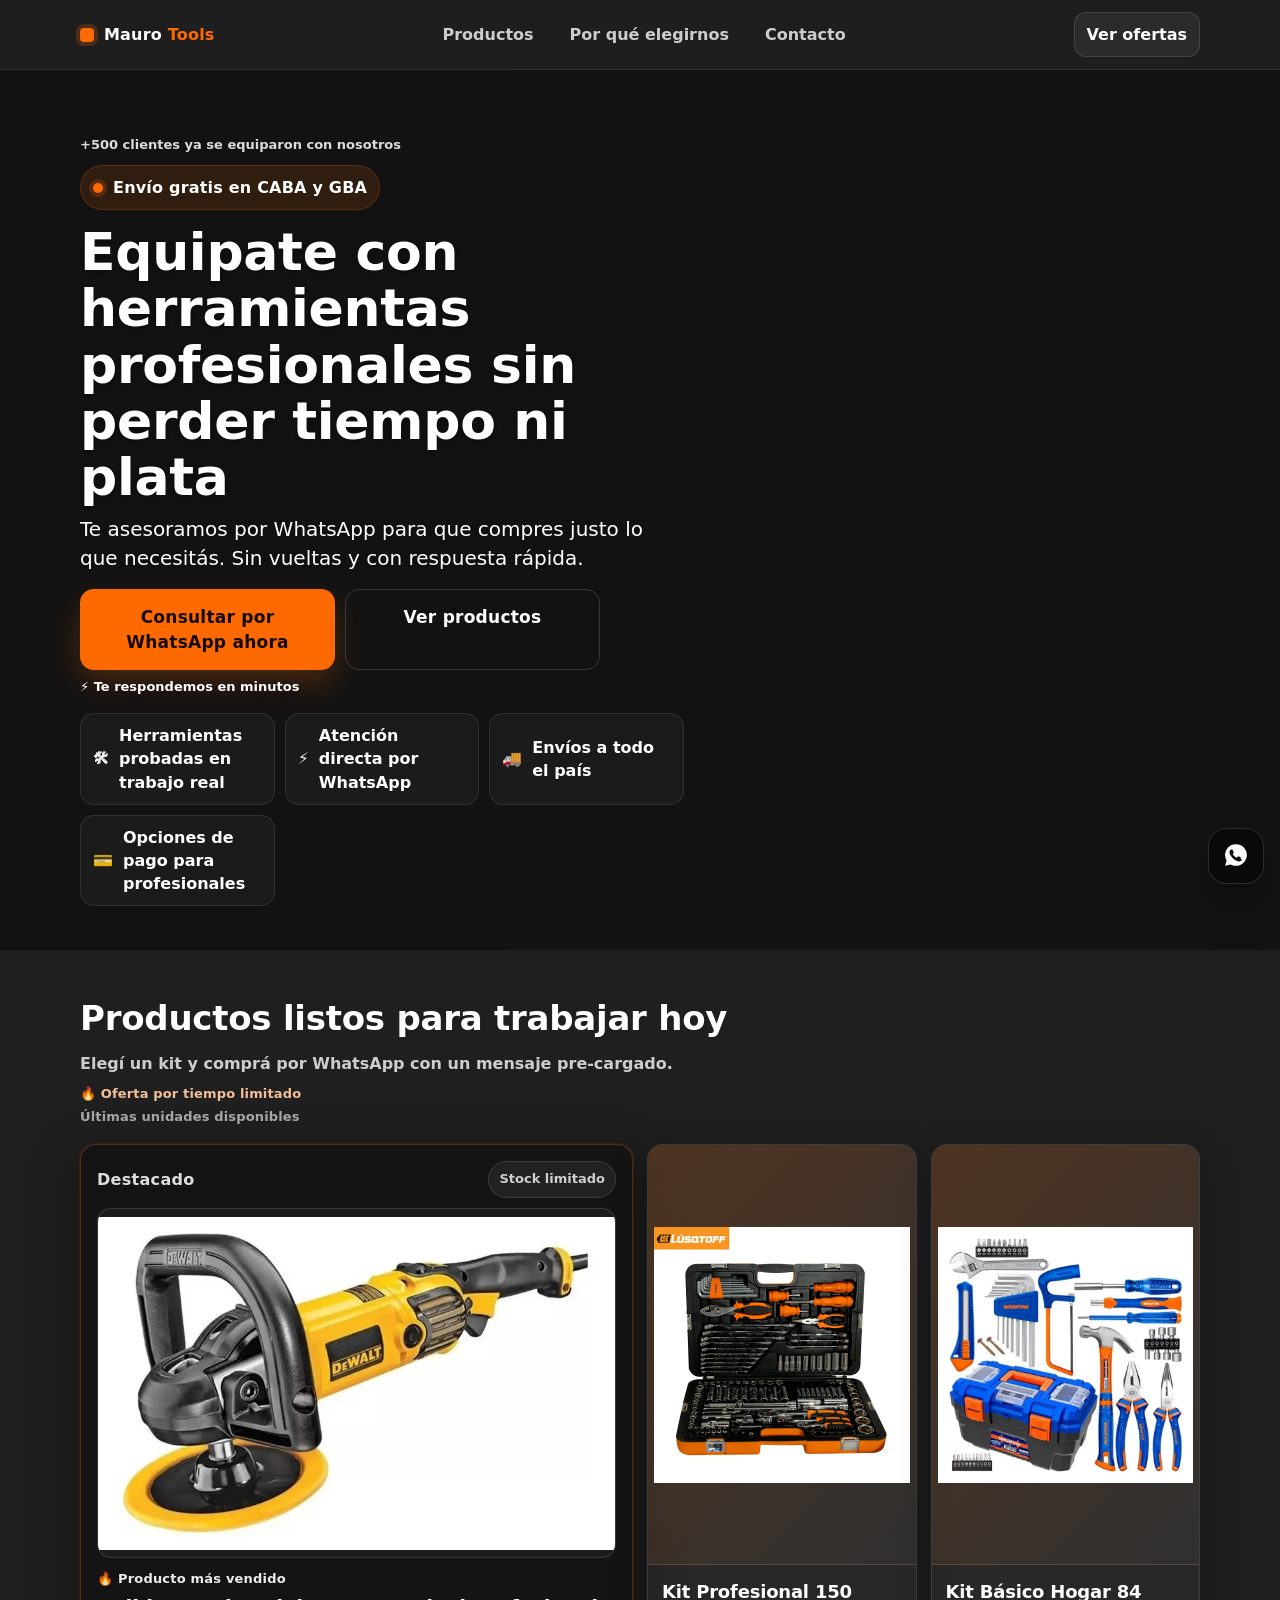
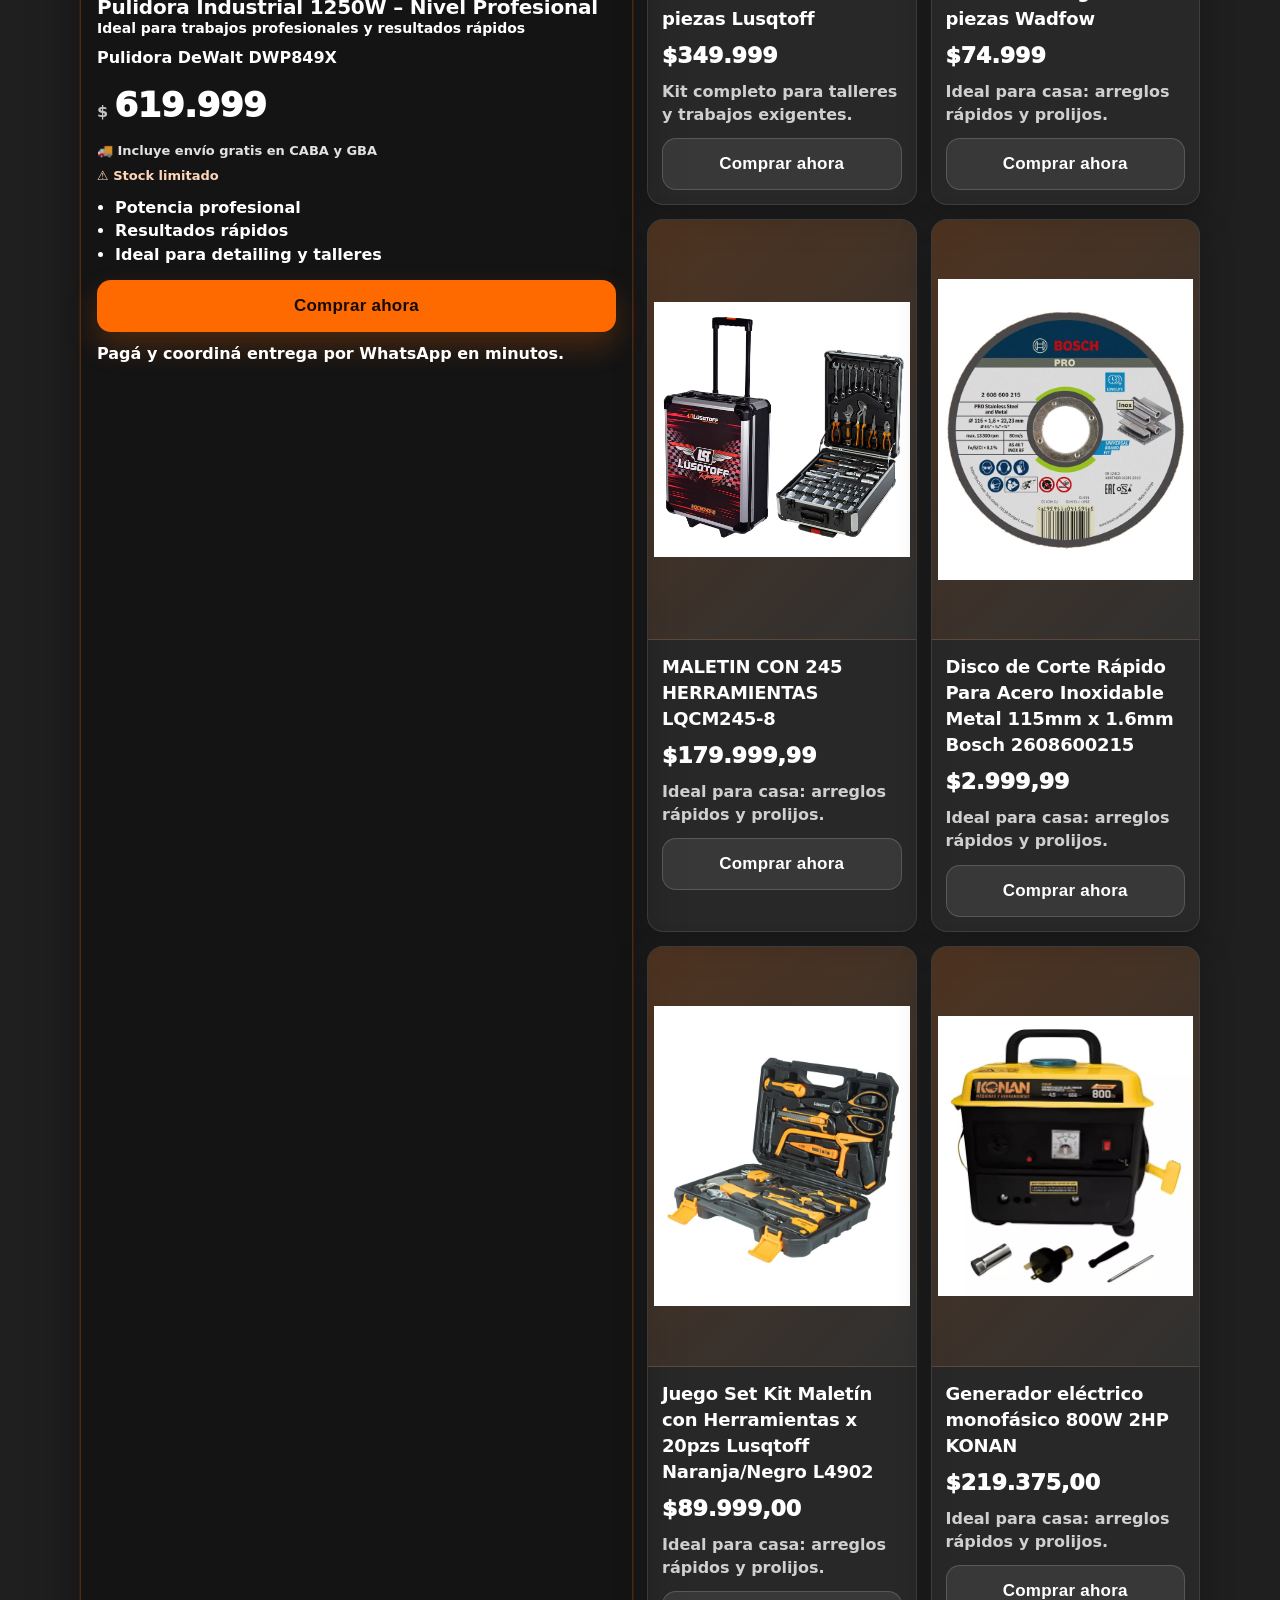
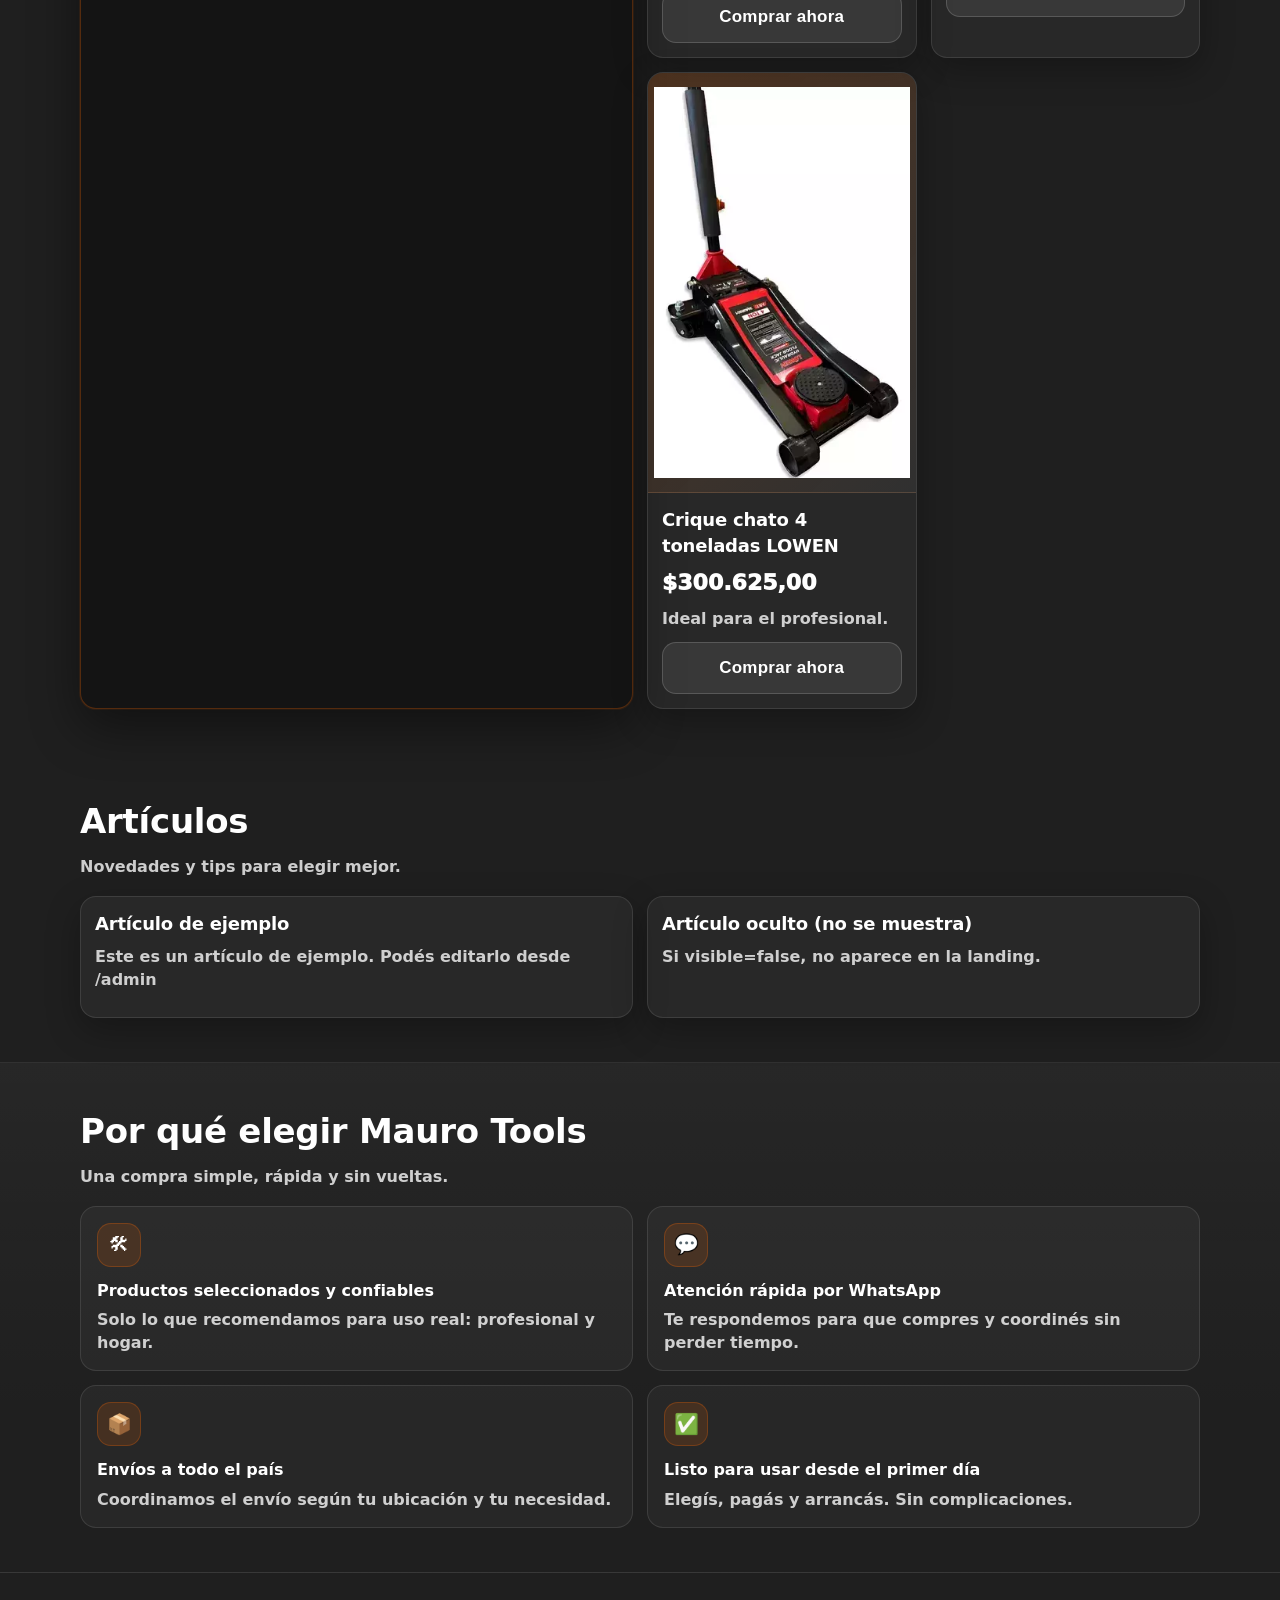
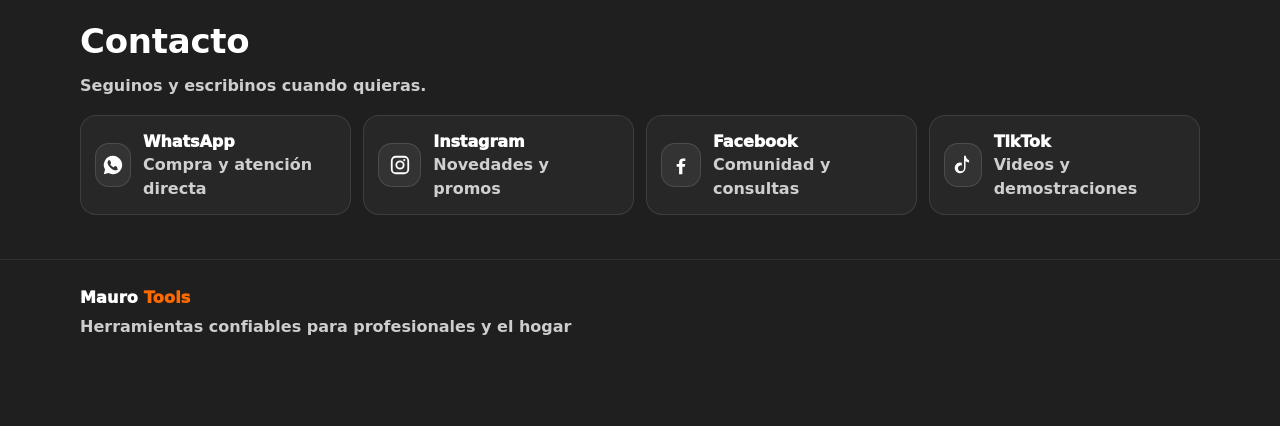
==== commit 40826e73: "Remove modal implementation and integrate dynamic product loading from JSON Co-authored-by: Copilot " ====
--- a/docs/index.html
+++ b/docs/index.html
@@ -136,190 +136,7 @@
             </button>
             <p class="panel-note">Pagá y coordiná entrega por WhatsApp en minutos.</p>
             </article>
-            <article class="card reveal">
-              <div class="card-media">
-                <img
-                  class="card-product-image"
-                  src="./assets/images/kit-lusqtoff.webp"
-                  width="900"
-                  height="640"
-                  alt="Kit Profesional 150 piezas Lusqtoff"
-                  loading="lazy"
-                  decoding="async"
-                />
-              </div>
-              <div class="card-body">
-                <h3 class="card-title">Kit Profesional 150 piezas Lusqtoff</h3>
-                <div class="card-price">$349.999</div>
-                <p class="card-desc">Kit completo para talleres y trabajos exigentes.</p>
-                <button
-                  class="btn btn-secondary btn-full cta-whatsapp"
-                  type="button"
-                  data-producto="Kit Profesional 150 piezas Lusqtoff"
-                  data-precio="$349.999"
-                >
-                  Comprar ahora
-                </button>
-              </div>
-            </article>
-
-            <article class="card reveal">
-              <div class="card-media">
-                <img
-                  class="card-product-image"
-                  src="./assets/images/kit-wadfow.webp"
-                  width="900"
-                  height="640"
-                  alt="Kit Básico Hogar 84 piezas Wadfow"
-                  loading="lazy"
-                  decoding="async"
-                />
-              </div>
-              <div class="card-body">
-                <h3 class="card-title">Kit Básico Hogar 84 piezas Wadfow</h3>
-                <div class="card-price">$74.999</div>
-                <p class="card-desc">Ideal para casa: arreglos rápidos y prolijos.</p>
-                <button
-                  class="btn btn-secondary btn-full cta-whatsapp"
-                  type="button"
-                  data-producto="Kit Básico Hogar 84 piezas Wadfow"
-                  data-precio="$74.999"
-                >
-                  Comprar ahora
-                </button>
-              </div>
-            </article>
-            <article class="card reveal">
-              <div class="card-media">
-                <img
-                  class="card-product-image"
-                  src="./assets/images/lqcm245-8.webp"
-                  width="900"
-                  height="640"
-                  alt="MALETIN CON 245 HERRAMIENTAS LQCM245-8"
-                  loading="lazy"
-                  decoding="async"
-                />
-              </div>
-              <div class="card-body">
-                <h3 class="card-title">MALETIN CON 245 HERRAMIENTAS LQCM245-8</h3>
-                <div class="card-price">$179.999,99</div>
-                <p class="card-desc">Ideal para casa: arreglos rápidos y prolijos.</p>
-                <button
-                  class="btn btn-secondary btn-full cta-whatsapp"
-                  type="button"
-                  data-producto="MALETIN CON 245 HERRAMIENTAS LQCM245-8"
-                  data-precio="$179.999,99"
-                >
-                  Comprar ahora
-                </button>
-              </div>
-            </article>
-            <article class="card reveal">
-              <div class="card-media">
-                <img
-                  class="card-product-image"
-                  src="./assets/images/disco-corte-rapido-bosch.jpg"
-                  width="900"
-                  height="640"
-                  alt="Disco de Corte Rápido Para Acero Inoxidable Metal 115mm x 1.6mm Bosch 2608600215"
-                  loading="lazy"
-                  decoding="async"
-                />
-              </div>
-              <div class="card-body">
-                <h3 class="card-title">Disco de Corte Rápido Para Acero Inoxidable Metal 115mm x 1.6mm Bosch 2608600215</h3>
-                <div class="card-price">2.999,99</div>
-                <p class="card-desc">Ideal para casa: arreglos rápidos y prolijos.</p>
-                <button
-                  class="btn btn-secondary btn-full cta-whatsapp"
-                  type="button"
-                  data-producto="Disco de Corte Rápido Para Acero Inoxidable Metal 115mm x 1.6mm Bosch 2608600215"
-                  data-precio="$74.999"
-                >
-                  Comprar ahora
-                </button>
-              </div>
-            </article>
-            <article class="card reveal">
-              <div class="card-media">
-                <img
-                  class="card-product-image"
-                  src="./assets/images/juego-maleltin-con-herramientas-lusqtoff-l4902.jpg"
-                  width="900"
-                  height="640"
-                  alt="Juego Set Kit Maletín con Herramientas x 20pzs Lusqtoff Naranja/Negro L4902"
-                  loading="lazy"
-                  decoding="async"
-                />
-              </div>
-              <div class="card-body">
-                <h3 class="card-title">Juego Set Kit Maletín con Herramientas x 20pzs Lusqtoff Naranja/Negro L4902</h3>
-                <div class="card-price">$89.999,00</div>
-                <p class="card-desc">Ideal para casa: arreglos rápidos y prolijos.</p>
-                <button
-                  class="btn btn-secondary btn-full cta-whatsapp"
-                  type="button"
-                  data-producto="Juego Set Kit Maletín con Herramientas x 20pzs Lusqtoff Naranja/Negro L4902"
-                  data-precio="$89.999,00"
-                >
-                  Comprar ahora
-                </button>
-              </div>
-            </article>
-            <article class="card reveal">
-              <div class="card-media">
-                <img
-                  class="card-product-image"
-                  src="./assets/images/grupo-electrogeno-portatil-800w-konan.webp"
-                  width="900"
-                  height="640"
-                  alt="Generador eléctrico monofásico 800W 2HP KONAN"
-                  loading="lazy"
-                  decoding="async"
-                />
-              </div>
-              <div class="card-body">
-                <h3 class="card-title">Generador eléctrico monofásico 800W 2HP KONAN</h3>
-                <div class="card-price">$219.375,00</div>
-                <p class="card-desc">Ideal para casa: arreglos rápidos y prolijos.</p>
-                <button
-                  class="btn btn-secondary btn-full cta-whatsapp"
-                  type="button"
-                  data-producto="Generador eléctrico monofásico 800W 2HP KONAN"
-                  data-precio="$219.375,00"
-                >
-                  Comprar ahora
-                </button>
-              </div>
-            </article>
-            <article class="card reveal">
-              <div class="card-media">
-                <img
-                  class="card-product-image"
-                  src="./assets/images/crique-chato-4t-lowen-.webp"
-                  width="900"
-                  height="640"
-                  alt="Crique chato 4 toneladas LOWEN"
-                  loading="lazy"
-                  decoding="async"
-                />
-              </div>
-              <div class="card-body">
-                <h3 class="card-title">Crique chato 4 toneladas LOWEN</h3>
-                <div class="card-price">$300.625,00
- </div>
-                <p class="card-desc">Ideal para el profesional</p>
-                <button
-                  class="btn btn-secondary btn-full cta-whatsapp"
-                  type="button"
-                  data-producto="Crique chato 4 toneladas LOWEN"
-                  data-precio="$300.625,00"
-                >
-                  Comprar ahora
-                </button>
-              </div>
-            </article>
+            <div class="grid products-grid" id="productos-lista"></div>
           </div>
         </div>
       </section>
@@ -463,49 +280,6 @@
       </span>
     </button>
 
-    <div class="modal" role="dialog" aria-modal="true" aria-labelledby="modalTitle" hidden>
-      <div class="modal-backdrop" data-modal-close aria-hidden="true"></div>
-      <div class="modal-card" role="document">
-        <div class="modal-head">
-          <div>
-            <div class="modal-kicker">Comprar por WhatsApp</div>
-            <h3 class="modal-title" id="modalTitle">Confirmá tu número</h3>
-          </div>
-          <button class="icon-btn" type="button" data-modal-close aria-label="Cerrar">
-            <span aria-hidden="true">✕</span>
-          </button>
-        </div>
-
-        <form class="modal-form" data-modal-form>
-          <label class="field">
-            <span class="field-label">Tu número de teléfono</span>
-            <input
-              class="field-input"
-              inputmode="numeric"
-              autocomplete="tel"
-              placeholder="Ej: 1123456789"
-              required
-              name="phone"
-              data-phone-input
-            />
-            <span class="field-help">Solo números, sin espacios ni símbolos.</span>
-          </label>
-
-          <div class="modal-actions">
-            <button class="btn btn-secondary btn-full" type="submit">Ir a WhatsApp</button>
-            <button class="btn btn-ghost btn-full" type="button" data-modal-close>
-              Cancelar
-            </button>
-          </div>
-
-          <p class="form-error" role="alert" aria-live="polite" data-form-error></p>
-          <p class="form-legal">
-            Al continuar, se abrirá WhatsApp con un mensaje pre-cargado.
-          </p>
-        </form>
-      </div>
-    </div>
-
     <script defer src="./js/main.js"></script>
   </body>
 </html>
--- a/docs/css/styles.css
+++ b/docs/css/styles.css
@@ -735,55 +735,6 @@
   height: 26px;
 }
 
-.modal[hidden] {
-  display: none;
-}
-
-.modal {
-  position: fixed;
-  inset: 0;
-  z-index: 80;
-  display: grid;
-  place-items: center;
-  padding: 16px;
-}
-
-.modal-backdrop {
-  position: absolute;
-  inset: 0;
-  background: rgba(0, 0, 0, 0.62);
-}
-
-.modal-card {
-  position: relative;
-  width: min(520px, 100%);
-  border-radius: 18px;
-  background: rgba(31, 31, 31, 0.96);
-  border: 1px solid rgba(255, 255, 255, 0.12);
-  box-shadow: var(--shadow);
-  padding: 14px;
-}
-
-.modal-head {
-  display: flex;
-  justify-content: space-between;
-  align-items: flex-start;
-  gap: 12px;
-  margin-bottom: 10px;
-}
-
-.modal-kicker {
-  color: var(--muted);
-  font-weight: 800;
-  font-size: 13px;
-}
-
-.modal-title {
-  margin: 2px 0 0;
-  font-size: 18px;
-  letter-spacing: -0.2px;
-}
-
 .icon-btn {
   width: 44px;
   height: 44px;
@@ -799,11 +750,6 @@
   transform: translateY(-1px);
   background: rgba(255, 255, 255, 0.085);
   border-color: rgba(255, 255, 255, 0.18);
-}
-
-.modal-form {
-  display: grid;
-  gap: 12px;
 }
 
 .field {
@@ -838,11 +784,6 @@
   font-size: 13px;
 }
 
-.modal-actions {
-  display: grid;
-  gap: 10px;
-}
-
 .form-error {
   margin: 0;
   color: #ffd6b9;
@@ -907,10 +848,6 @@
 
   .social-grid {
     grid-template-columns: repeat(2, 1fr);
-  }
-
-  .modal-actions {
-    grid-template-columns: 1fr 1fr;
   }
 }
 
--- a/docs/css/styles.css
+++ b/docs/css/styles.css
@@ -735,55 +735,6 @@
   height: 26px;
 }
 
-.modal[hidden] {
-  display: none;
-}
-
-.modal {
-  position: fixed;
-  inset: 0;
-  z-index: 80;
-  display: grid;
-  place-items: center;
-  padding: 16px;
-}
-
-.modal-backdrop {
-  position: absolute;
-  inset: 0;
-  background: rgba(0, 0, 0, 0.62);
-}
-
-.modal-card {
-  position: relative;
-  width: min(520px, 100%);
-  border-radius: 18px;
-  background: rgba(31, 31, 31, 0.96);
-  border: 1px solid rgba(255, 255, 255, 0.12);
-  box-shadow: var(--shadow);
-  padding: 14px;
-}
-
-.modal-head {
-  display: flex;
-  justify-content: space-between;
-  align-items: flex-start;
-  gap: 12px;
-  margin-bottom: 10px;
-}
-
-.modal-kicker {
-  color: var(--muted);
-  font-weight: 800;
-  font-size: 13px;
-}
-
-.modal-title {
-  margin: 2px 0 0;
-  font-size: 18px;
-  letter-spacing: -0.2px;
-}
-
 .icon-btn {
   width: 44px;
   height: 44px;
@@ -799,11 +750,6 @@
   transform: translateY(-1px);
   background: rgba(255, 255, 255, 0.085);
   border-color: rgba(255, 255, 255, 0.18);
-}
-
-.modal-form {
-  display: grid;
-  gap: 12px;
 }
 
 .field {
@@ -838,11 +784,6 @@
   font-size: 13px;
 }
 
-.modal-actions {
-  display: grid;
-  gap: 10px;
-}
-
 .form-error {
   margin: 0;
   color: #ffd6b9;
@@ -907,10 +848,6 @@
 
   .social-grid {
     grid-template-columns: repeat(2, 1fr);
-  }
-
-  .modal-actions {
-    grid-template-columns: 1fr 1fr;
   }
 }
 
